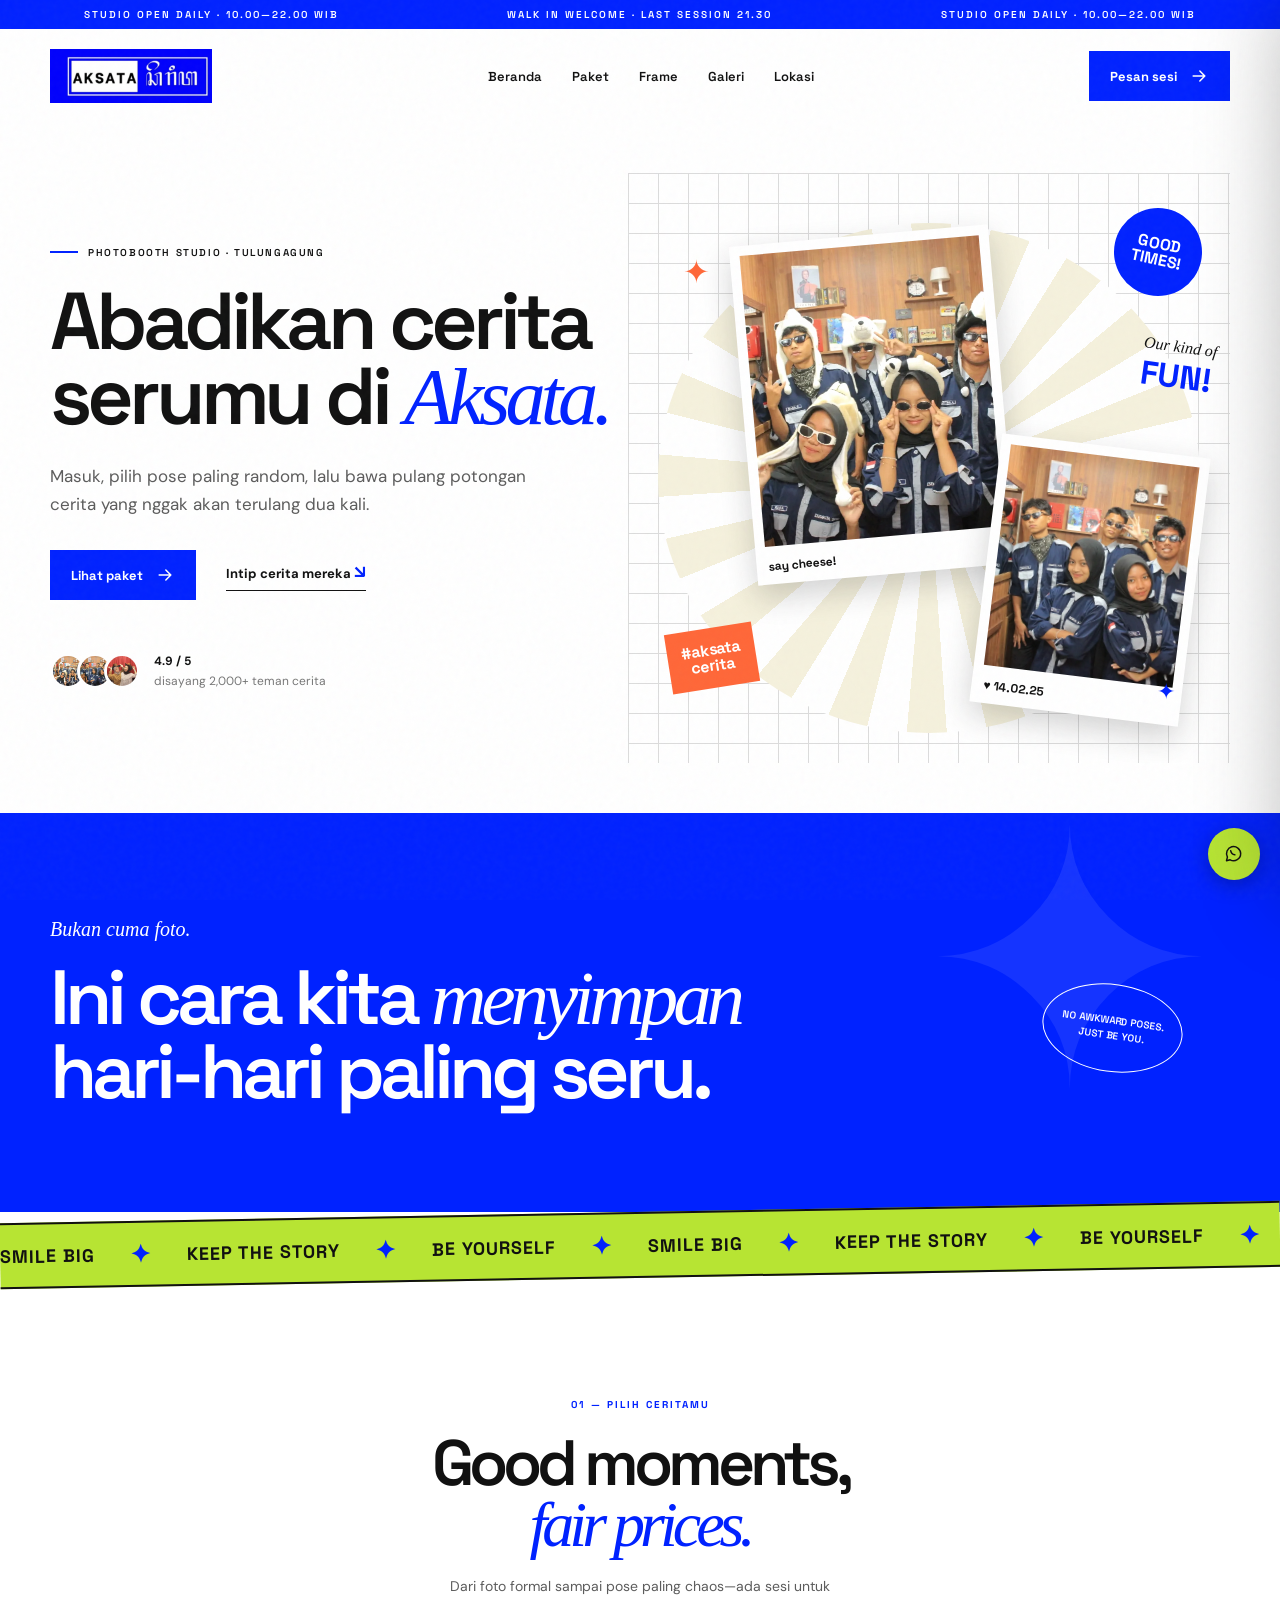
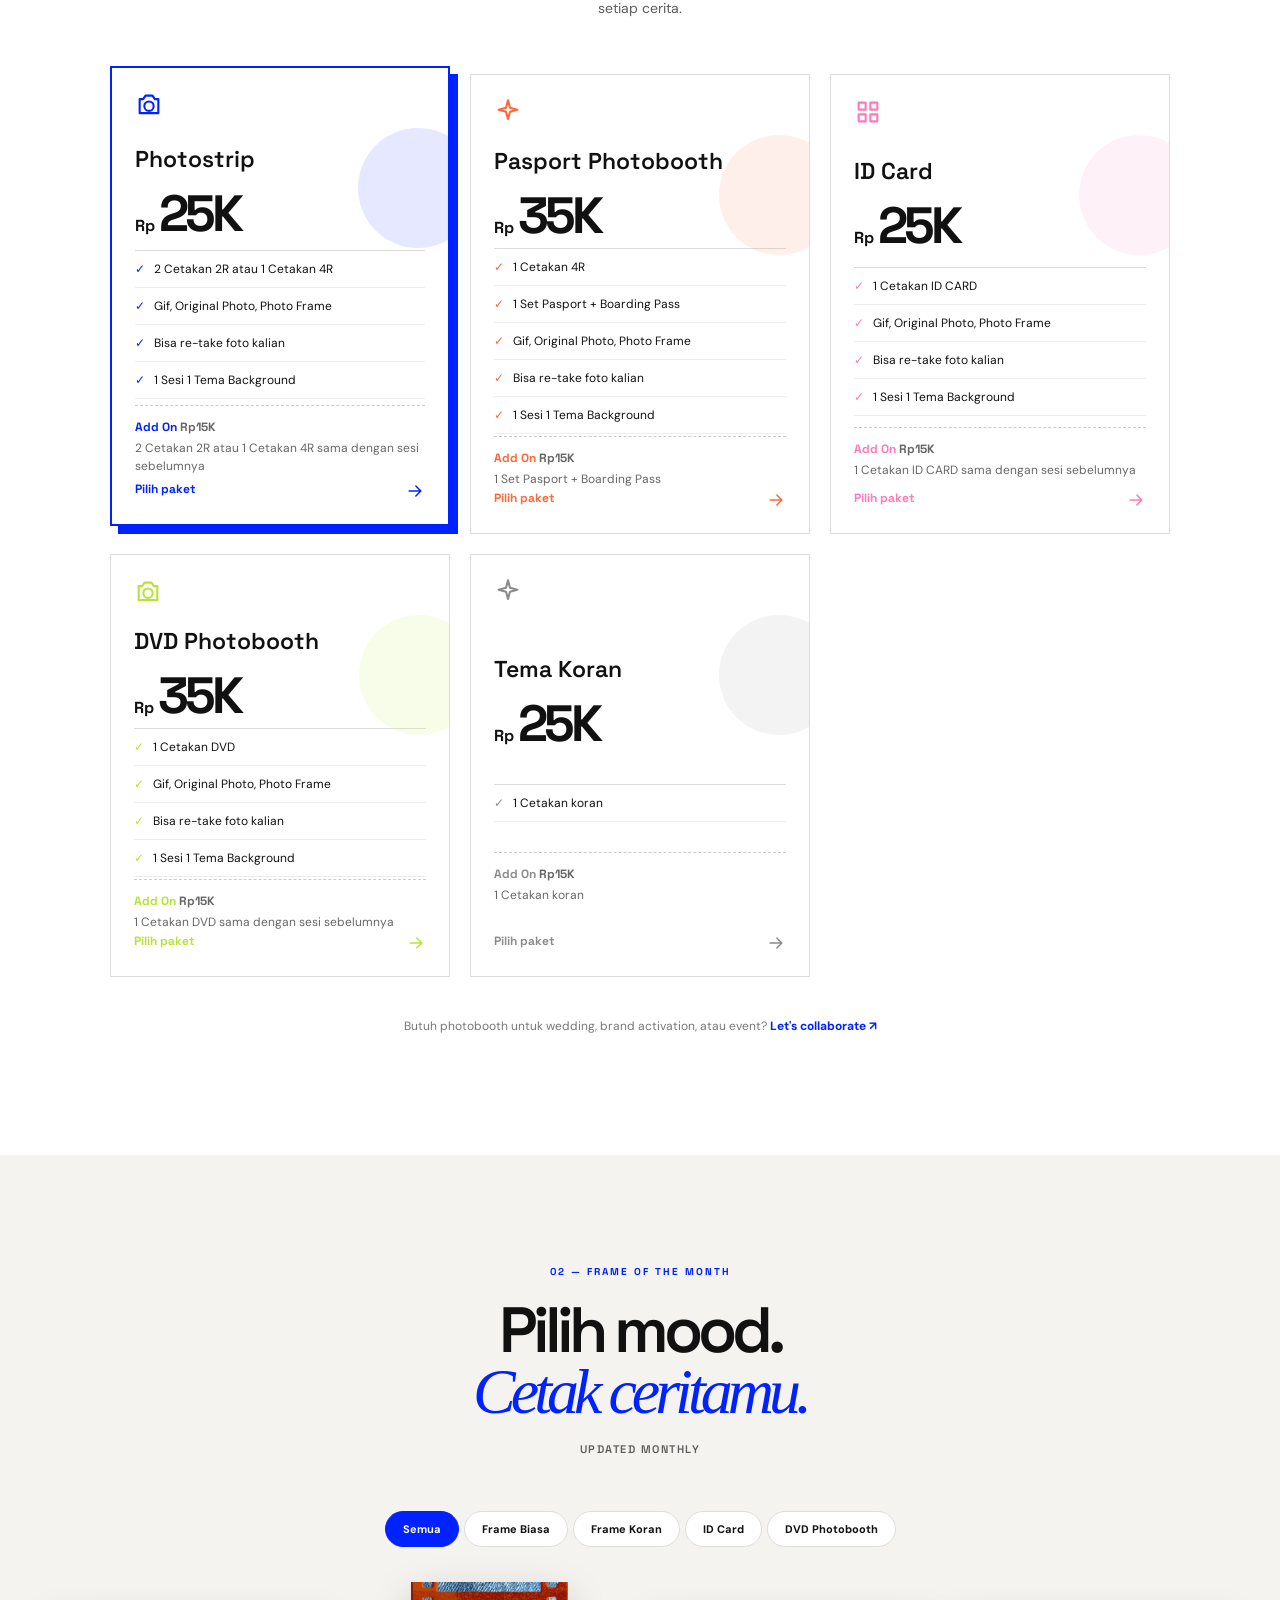
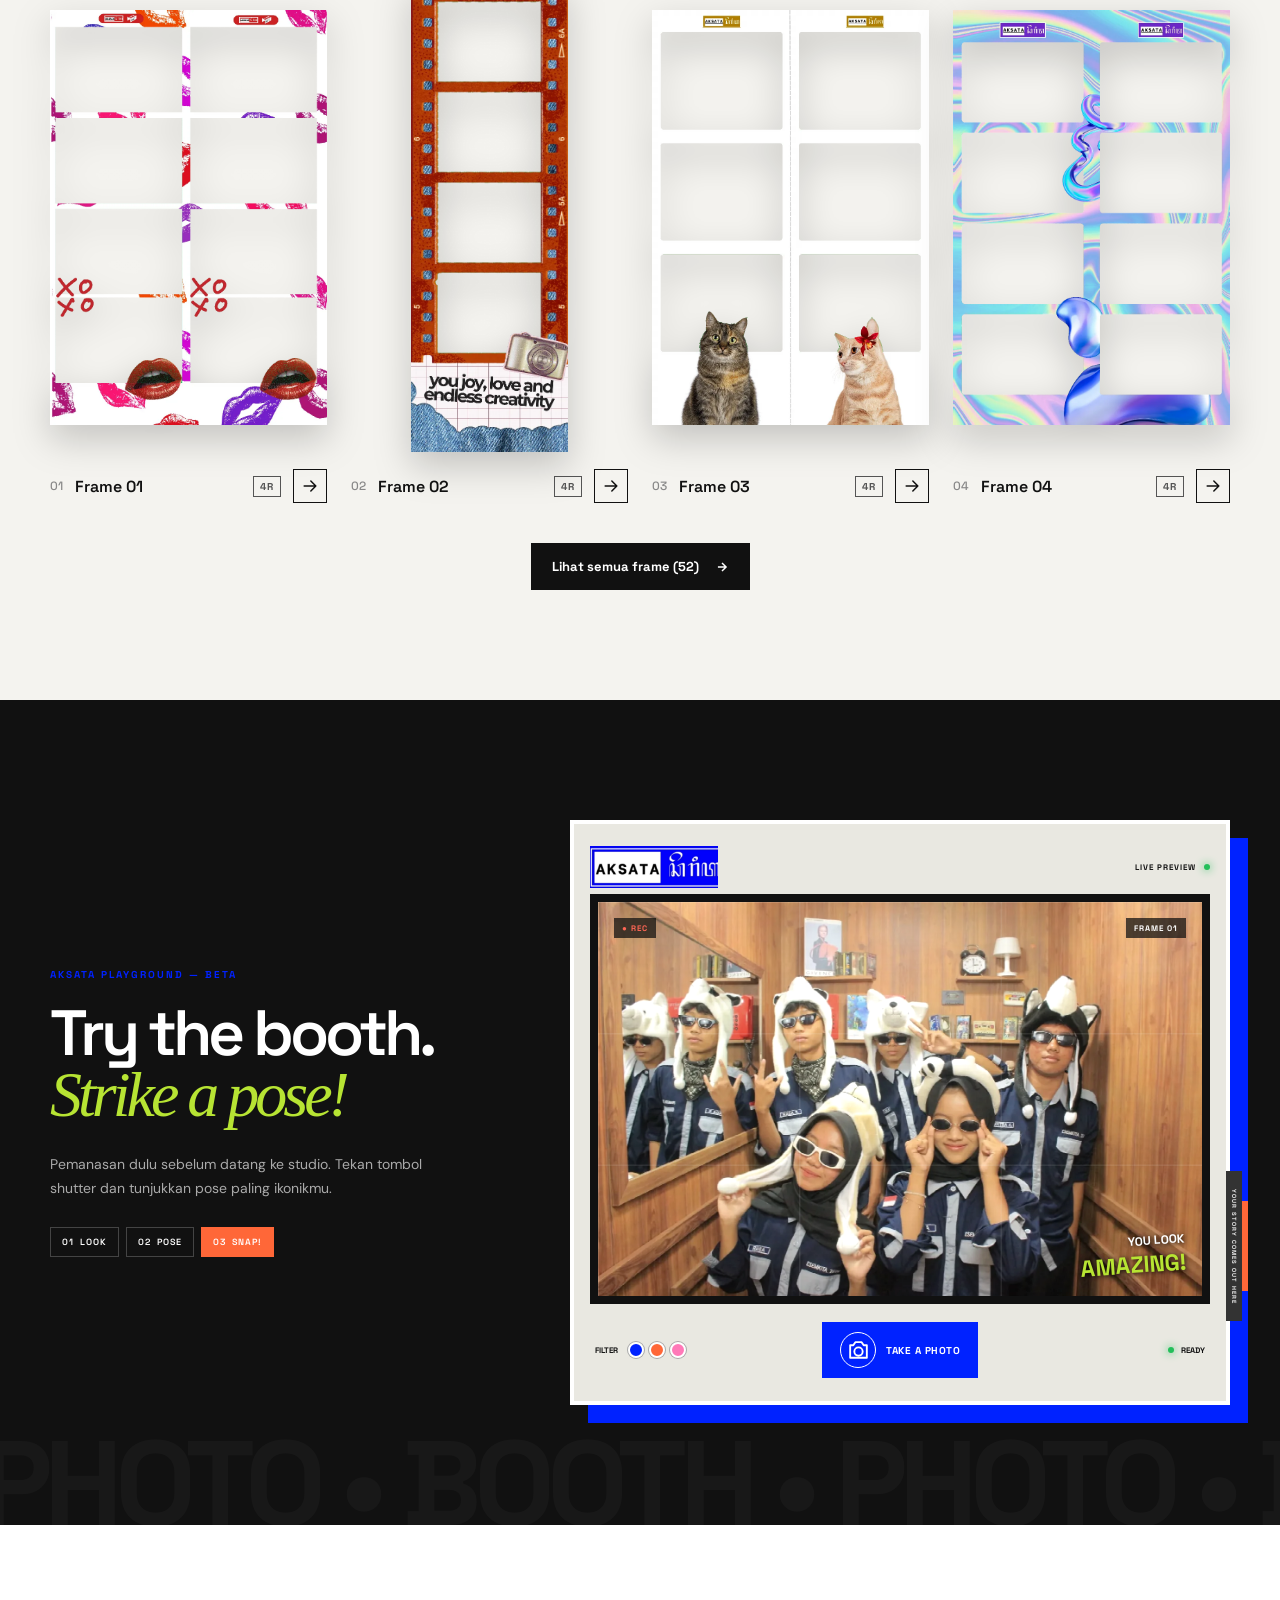
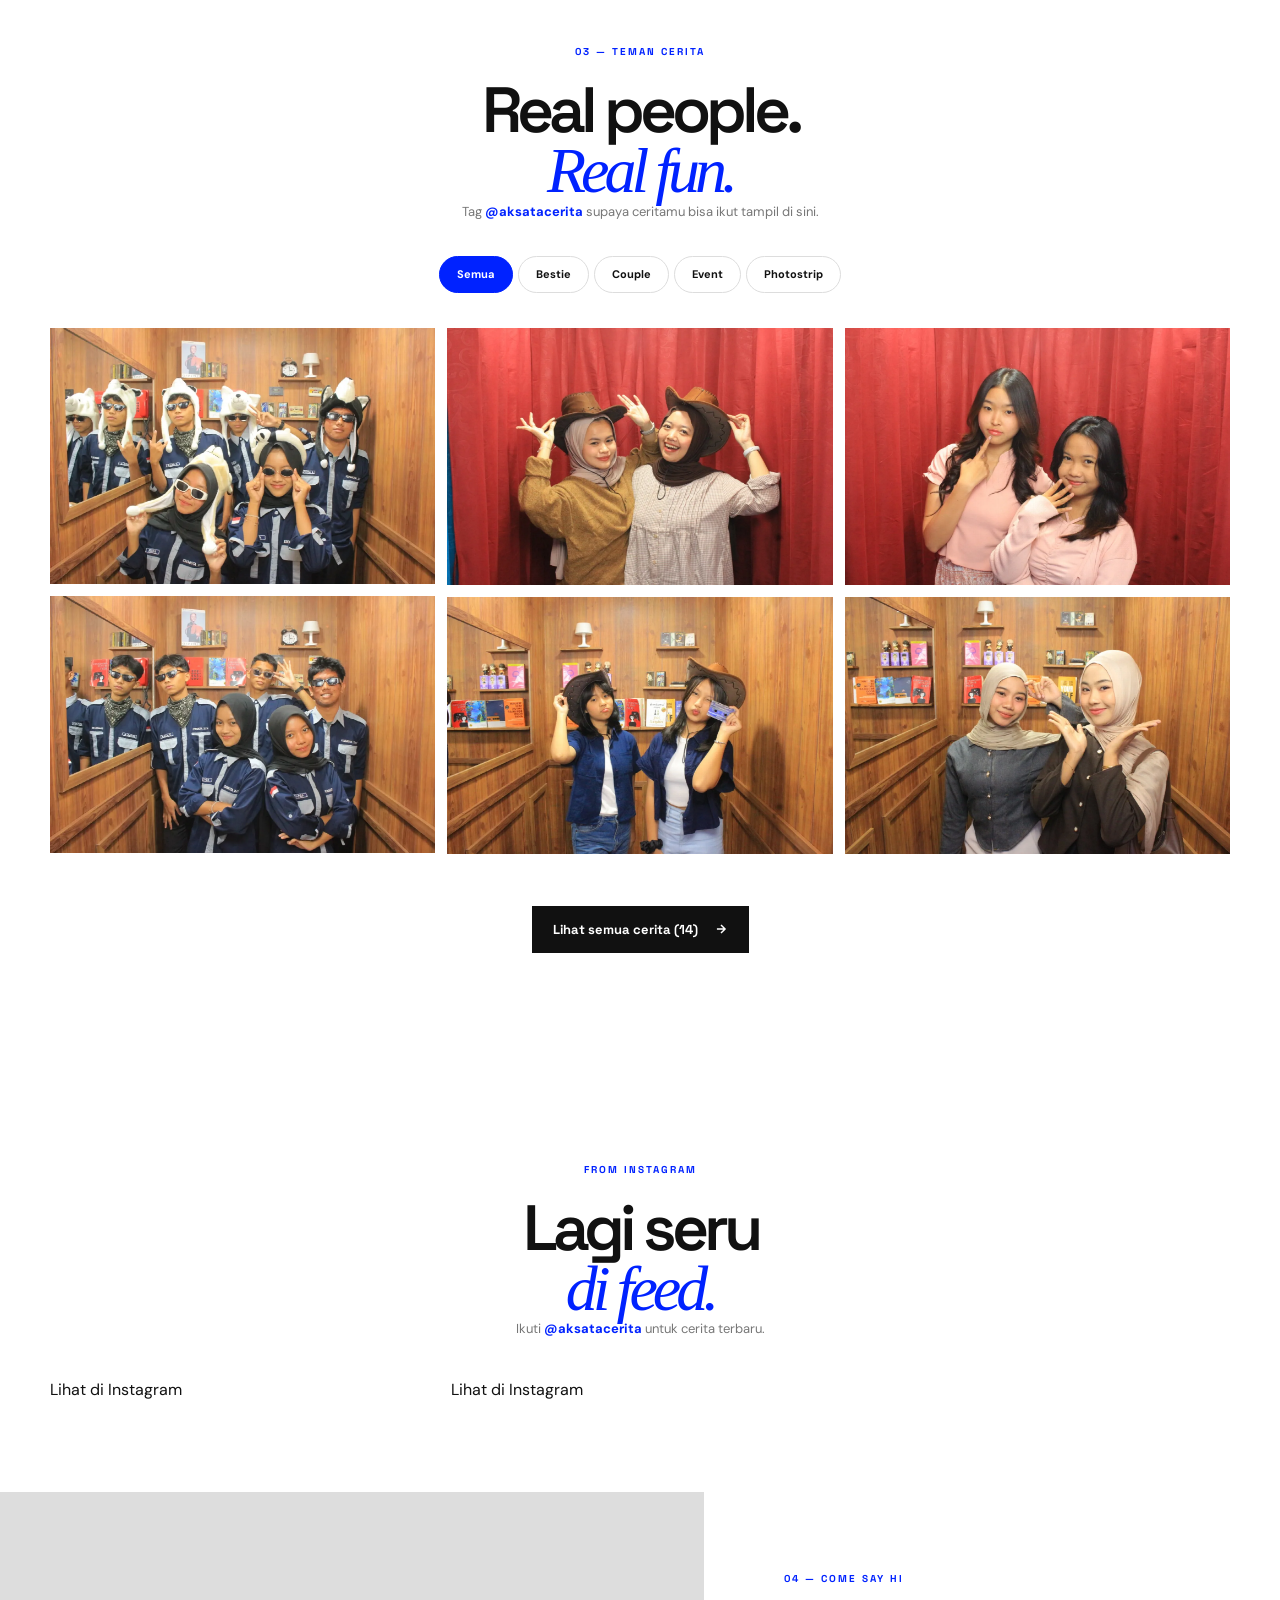
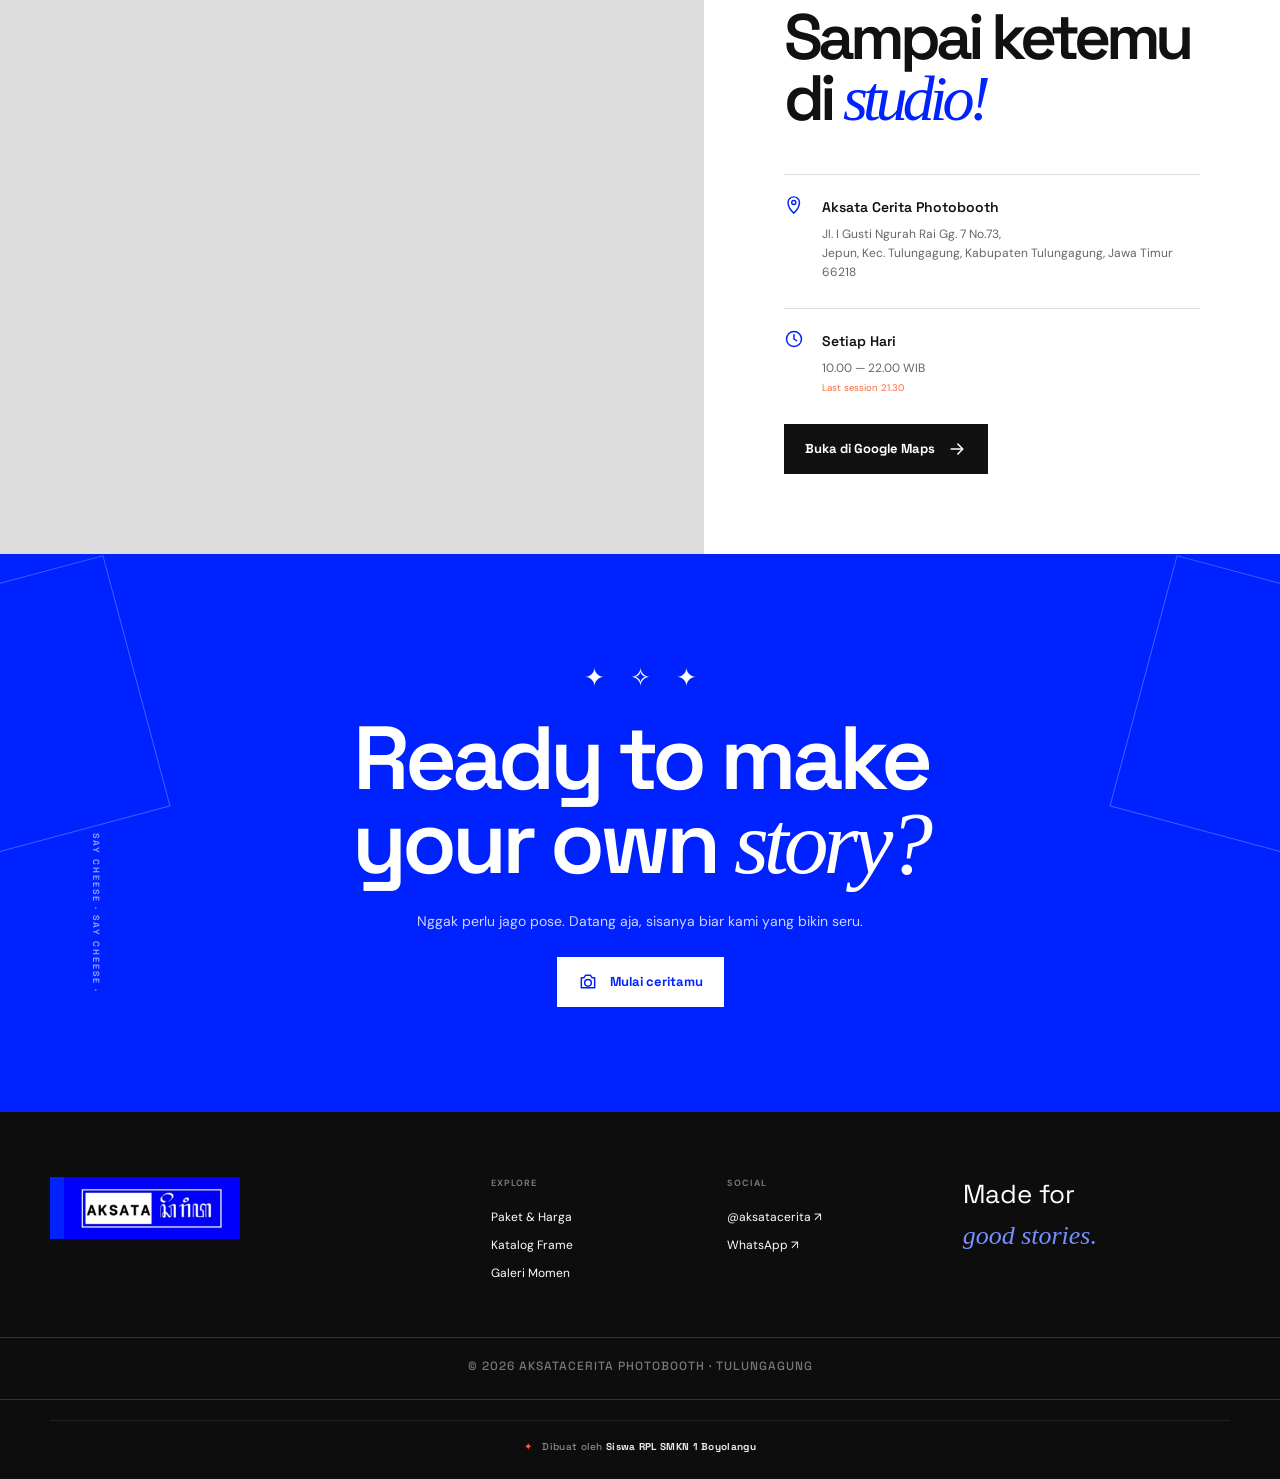
==== docs/index.html @ bfc9560e "Aksata Cerita: landing statis + admin Apps Script" ====
<!doctype html>
<html lang="id">
<head>
    <meta charset="utf-8">
    <meta name="viewport" content="width=device-width, initial-scale=1">
    <title>Aksata Cerita — Photobooth Studio Tulungagung</title>
    <meta name="description" content="Aksata Cerita, photobooth studio di Tulungagung. Pilih paket, pilih frame, abadikan ceritamu.">
    <meta name="author" content="Siswa RPL SMKN 1 Boyolangu">
    <meta property="og:type" content="website">
    <meta property="og:image" content="assets/aksata-logo.png">
    <link rel="icon" type="image/svg+xml" href="favicon.svg">
    <link rel="stylesheet" href="css/reset.css">
    <link rel="stylesheet" href="css/site.css">
</head>
<body>
<main id="app"><p style="padding:40px;text-align:center;font-family:sans-serif">Memuat…</p></main>
<noscript><p style="padding:40px;text-align:center;font-family:sans-serif">Aktifkan JavaScript untuk melihat Aksata Cerita.</p></noscript>
<script src="js/config.js"></script>
<script src="js/render.js"></script>
<script src="js/interactions.js"></script>
<script src="js/main.js"></script>
</body>
</html>
---- docs/css/site.css ----
@import url("https://fonts.googleapis.com/css2?family=DM+Sans:wght@400;500;600;700&family=Space+Grotesk:wght@400;500;600;700&display=swap");

:root { --blue:#0022ff; --ink:#111; --muted:#5c5c5c; --paper:#fff; --soft:#f6f6f3; --orange:#ff6738; --pink:#ff79b8; --green:#b7e433; }
* { box-sizing:border-box; }
html { scroll-behavior:smooth; }
body { margin:0; color:var(--ink); background:var(--paper); font-family:"DM Sans",sans-serif; }
body:after { content:"";position:fixed;inset:0;pointer-events:none;z-index:90;opacity:.035;background-image:url("data:image/svg+xml,%3Csvg viewBox='0 0 180 180' xmlns='http://www.w3.org/2000/svg'%3E%3Cfilter id='n'%3E%3CfeTurbulence type='fractalNoise' baseFrequency='.9' numOctaves='3' stitchTiles='stitch'/%3E%3C/filter%3E%3Crect width='100%25' height='100%25' filter='url(%23n)' opacity='.9'/%3E%3C/svg%3E"); }
.scroll-progress { position:fixed;left:0;top:0;height:3px;background:var(--orange);z-index:100;transition:width .1s linear; }
button,a { font:inherit; }
a { color:inherit; text-decoration:none; }
button { cursor:pointer; }
.shell { width:min(1180px,calc(100% - 40px)); margin-inline:auto; }
.ticker { height:29px; background:var(--blue); color:white; display:flex; justify-content:space-around; align-items:center; overflow:hidden; font:600 10px/1 "Space Grotesk"; letter-spacing:2px; white-space:nowrap; }
.nav { height:94px; display:flex; align-items:center; justify-content:space-between; position:relative; z-index:20; }
.brand { color:var(--blue); display:flex; align-items:center; gap:9px; font:700 19px/15px "Space Grotesk"; letter-spacing:-1px; }
.brand-mark { width:31px;height:31px;border:2px solid currentColor;border-radius:50%;display:grid;place-items:center; }
.brand-light { color:white; }
.official-brand { display:block;width:162px;height:54px;overflow:hidden;background:var(--blue);flex:none; }
.brand-crop { display:block;width:100%;height:100%;overflow:hidden;position:relative; }
.brand-crop img { position:absolute;width:176px;height:176px;max-width:none;left:calc(50% + 7px);top:50%;transform:translate(-50%,-50%);object-fit:cover; }
.nav-links { display:flex;gap:30px;font:600 13px "Space Grotesk"; }
.nav-links a { transition:.2s; }
.nav-links a:hover { color:var(--blue); transform:translateY(-2px); }
.admin-link { color:#777; }
.btn { border:0; display:inline-flex;align-items:center;justify-content:center;gap:12px;padding:15px 21px;font:700 13px "Space Grotesk"; transition:.25s; }
.btn:hover { transform:translate(-2px,-2px); box-shadow:5px 5px 0 var(--ink); }
.btn-primary { background:var(--blue);color:white; }
.btn-dark { background:var(--ink);color:white; }
.btn-light { background:white;color:var(--blue); }
.menu-btn { display:none;background:none;border:0; }
.hero { min-height:690px;display:grid;grid-template-columns:49% 51%;align-items:center;position:relative; }
.eyebrow { display:flex;align-items:center;gap:10px;font:600 10px "Space Grotesk";letter-spacing:1.6px;margin-bottom:25px; }
.eyebrow span:first-child { width:28px;height:2px;background:var(--blue); }
.hero h1,.section-heading h2,.manifesto h2,.gallery-title h2,.visit h2,.cta-section h2 { font:600 clamp(48px,6.3vw,86px)/.94 "Space Grotesk";letter-spacing:-5px;margin:0; }
h1 em,h2 i { color:var(--blue);font-family:Georgia,serif;font-weight:400; }
.hero-copy>p { color:var(--muted);max-width:500px;font-size:17px;line-height:1.65;margin:27px 0 32px; }
.hero-actions { display:flex;align-items:center;gap:30px; }
.text-link { font-size:13px;font-weight:700;border-bottom:1px solid;padding-bottom:4px; }
.text-link span { color:var(--blue);font-size:18px; }
.hero-proof { display:flex;align-items:center;gap:14px;margin-top:52px;flex-wrap:wrap;min-width: 250px; }
.hero-proof div:last-child { display:flex;flex-direction:column;font-size:12px;min-width:0;flex:1; }
.hero-proof span { color:#777;margin-top:2px;word-break:break-word; }
.avatar-stack { display:flex; }
.avatar-stack img { width:36px;height:36px;object-fit:cover;border-radius:50%;border:3px solid white;margin-left:-9px; }
.avatar-stack img:first-child { margin-left:0; }
.hero-collage { height:590px;position:relative;overflow:hidden;background-image:linear-gradient(#dcdcdc 1px,transparent 1px),linear-gradient(90deg,#dcdcdc 1px,transparent 1px);background-size:30px 30px; }
.sunburst { position:absolute;inset:50px 30px 30px;background:repeating-conic-gradient(from 5deg,#fff 0 9deg,#f5f1dd 9deg 18deg);border-radius:50%; }
.photo-card { position:absolute;background:white;padding:10px 10px 38px;box-shadow:0 12px 30px #2223; }
.photo-card img { width:100%;height:100%;object-fit:cover;filter:saturate(.88) contrast(1.04); }
.photo-card span { position:absolute;bottom:10px;left:12px;font:700 12px "Space Grotesk"; }
.card-one { width:260px;height:340px;left:115px;top:62px;transform:rotate(-5deg);z-index:2;animation:floatOne 5s ease-in-out infinite; }
.card-two { width:210px;height:270px;right:35px;bottom:48px;transform:rotate(7deg);z-index:3;animation:floatTwo 6s ease-in-out infinite; }
.sticker { position:absolute;z-index:4;color:white;text-align:center;font:700 16px/1 "Space Grotesk";display:grid;place-items:center; }
.sticker-blue { width:88px;height:88px;border-radius:50%;background:var(--blue);right:28px;top:35px;transform:rotate(12deg); }
.sticker-orange { background:var(--orange);padding:14px;left:40px;bottom:75px;transform:rotate(-9deg); }
.scribble { position:absolute;right:15px;top:165px;font:italic 16px Georgia;transform:rotate(8deg);z-index:5; }
.scribble b { font:700 33px "Space Grotesk";color:var(--blue); }
.flash { position:absolute;color:var(--orange);z-index:6;font-size:32px;animation:twinkle 2.2s ease-in-out infinite; }.flash-one{left:55px;top:75px}.flash-two{right:55px;bottom:55px;color:var(--blue);font-size:22px;animation-delay:.7s}
@keyframes floatOne { 0%,100%{transform:rotate(-5deg) translateY(0)}50%{transform:rotate(-3deg) translateY(-12px)} }
@keyframes floatTwo { 0%,100%{transform:rotate(7deg) translateY(0)}50%{transform:rotate(5deg) translateY(10px)} }
@keyframes twinkle { 0%,100%{transform:scale(.65) rotate(0);opacity:.4}50%{transform:scale(1.2) rotate(45deg);opacity:1} }
.scroll-note { display:none!important; }
.scroll-note span { color:var(--blue);font-size:20px;margin-top:10px; }
.manifesto { background:var(--blue);color:white;padding:105px 0;position:relative;overflow:hidden; }
.manifesto:after { content:"✦";position:absolute;color:#ffffff15;font-size:350px;right:5%;top:-110px; }
.manifesto-inner { position:relative; }
.manifesto p { font:italic 20px Georgia;margin:0 0 20px; }
.manifesto h2 { font-size:clamp(42px,6vw,78px); }
.manifesto h2 span { font-family:Georgia,serif;font-style:italic;font-weight:400; }
.mini-note { position:absolute;right:4%;top:35%;border:1px solid white;border-radius:50%;padding:28px 18px;font:600 10px/1.5 "Space Grotesk";text-align:center;transform:rotate(8deg); }
.moving-type { overflow:hidden;background:var(--green);border-block:2px solid #111;padding:15px 0;transform:rotate(-1deg);width:100%; }
.moving-type>div { width:max-content;display:flex;align-items:center;gap:35px;animation:marquee 30s linear infinite;font:700 18px "Space Grotesk";letter-spacing:1px; }
.moving-type i { color:var(--blue);font-style:normal;font-size:25px; }
@keyframes marquee { to{transform:translateX(-50%)} }
.section { padding-block:120px; }
.section-heading { display:block;margin-bottom:55px; }
.section-heading h2,.gallery-title h2,.visit h2 { font-size:clamp(45px,5vw,68px); }
.section-heading>p { margin-top:20px;max-width:420px;color:var(--muted);line-height:1.6;font-size:14px; }
.kicker { color:var(--blue);font:700 10px "Space Grotesk";letter-spacing:2px;display:block;margin-bottom:22px; }
.package-grid { display:grid;grid-template-columns:repeat(auto-fit,minmax(300px,1fr));gap:20px;max-width:1060px;margin-inline:auto; }
.package-card { min-height:405px;border:1.5px solid #ddd;padding:23px;display:flex;flex-direction:column;justify-content:space-between;transition:.25s;position:relative;overflow:hidden; }
.package-card:after { content:"";position:absolute;width:120px;height:120px;border-radius:50%;background:var(--card,#ddd);opacity:.1;right:-30px;top:60px; }
.package-card.blue{--card:var(--blue)}.package-card.orange{--card:var(--orange)}.package-card.pink{--card:var(--pink)}
.package-card.active { border:2px solid var(--card);transform:translateY(-8px);box-shadow:8px 8px 0 var(--card); }
.package-top { display:flex;justify-content:space-between;align-items:center;color:var(--card); }
.package-top span { border:1px solid currentColor;padding:5px 10px;border-radius:20px;font-size:10px;font-weight:700;text-transform:uppercase; }
.package-card h3 { font:600 23px "Space Grotesk";margin:20px 0 7px; }
.package-card p { font-size:11px;color:#777;margin:0; }
.package-card strong { font:700 51px "Space Grotesk";letter-spacing:-4px; }
.package-card strong small { font-size:16px;letter-spacing:0;margin-right:4px; }
.package-card ul { padding:0;list-style:none;border-top:1px solid #ddd;margin:0; }
.package-card li { padding:9px 0;border-bottom:1px solid #eee;font-size:12px; }
.package-card li span { color:var(--card);margin-right:9px; }
.package-select { color:var(--card);font:700 12px "Space Grotesk";display:flex;justify-content:space-between;border:0;background:none;padding:0;width:100%; }
.package-footnote { text-align:center;font-size:12px;color:#777;margin-top:40px; }.package-footnote a{color:var(--blue);font-weight:700}
.frames-section { background:#f4f3ef;padding:110px 0;overflow:hidden; }
.section-heading.compact .limited-pill { display:inline-block;margin-top:20px; }
.limited-pill { border:1px solid #bbb;border-radius:30px;padding:10px 16px;font-size:11px; }.limited-pill span{color:var(--orange)}
.frames-scroll { display:grid;grid-template-columns:repeat(4,1fr);gap:24px; }
.frame-strip { padding:15px;min-height:470px;display:flex;flex-direction:column;gap:10px;transition:.25s; }
.frame-wrap:hover .frame-strip { transform:rotate(-2deg) translateY(-8px);box-shadow:10px 12px 0 #111; }
.frame-blue{background:var(--blue);color:white}.frame-orange{background:var(--orange);color:white}.frame-green{background:var(--green)}.frame-pink{background:var(--pink)}
.frame-head,.frame-bottom { display:flex;justify-content:space-between;align-items:center;font:700 10px/1 "Space Grotesk"; }
.frame-head span { border:1px solid;padding:4px; }
.frame-strip img { width:100%;height:180px;object-fit:cover;filter:saturate(.8); }
.frame-bottom { margin-top:auto; }
.frame-meta { display:flex;align-items:center;margin-top:17px;gap:12px; }
.frame-meta>span { color:#888;font:500 12px "Space Grotesk"; }.frame-meta h3{font:600 16px "Space Grotesk";margin:0;flex:1}.frame-meta button{width:34px;height:34px;border:1px solid;background:transparent;display:grid;place-items:center}
.booth-lab { background:#111;color:white;padding:120px 0;overflow:hidden;position:relative; }
.booth-lab:before { content:"PHOTO • BOOTH • PHOTO • BOOTH";position:absolute;left:-20px;bottom:-35px;color:#ffffff08;font:700 120px "Space Grotesk";white-space:nowrap;letter-spacing:-8px; }
.booth-grid { display:grid;grid-template-columns:.8fr 1.2fr;gap:80px;align-items:center;position:relative;z-index:2; }
.booth-copy h2 { font:600 clamp(48px,5vw,72px)/.95 "Space Grotesk";letter-spacing:-4px;margin:0; }.booth-copy h2 i{color:var(--green)}
.booth-copy>p { color:#aaa;max-width:390px;line-height:1.7;font-size:14px;margin:27px 0; }
.booth-tips { display:flex;gap:7px;flex-wrap:wrap; }.booth-tips span{border:1px solid #444;padding:8px 11px;font:600 9px "Space Grotesk";letter-spacing:1px}.booth-tips span:last-child{background:var(--orange);border-color:var(--orange)}
.booth-machine { background:#e9e8e1;border:4px solid white;padding:16px;color:#111;box-shadow:18px 18px 0 var(--blue);position:relative; }
.machine-top { height:54px;display:flex;align-items:center;justify-content:space-between; }.machine-top .official-brand{width:128px;height:42px}.machine-top>span{font:700 8px "Space Grotesk";letter-spacing:1px}.machine-top>span i,.machine-status i{width:6px;height:6px;background:#23bf5a;border-radius:50%;display:inline-block;margin-left:5px;box-shadow:0 0 8px #23bf5a}
.booth-screen { height:410px;background:#222;position:relative;overflow:hidden;border:8px solid #111; }.booth-screen>img{width:100%;height:100%;object-fit:cover;filter:saturate(.82) contrast(1.05);transition:.25s}
.screen-grid { position:absolute;inset:0;background-image:linear-gradient(#fff2 1px,transparent 1px),linear-gradient(90deg,#fff2 1px,transparent 1px);background-size:33.333% 33.333%;pointer-events:none }
.rec-badge,.frame-counter { position:absolute;top:16px;background:#111b;color:white;padding:5px 8px;font:700 8px "Space Grotesk";letter-spacing:1px }.rec-badge{left:16px;color:#ff6655}.frame-counter{right:16px}
.screen-caption { position:absolute;right:16px;bottom:16px;color:white;font:700 12px "Space Grotesk";text-align:right;transform:rotate(-4deg);text-shadow:1px 1px 5px #000 }.screen-caption b{font-size:23px;color:var(--green)}
.countdown { position:absolute;inset:0;display:grid;place-items:center;color:white;font:700 140px "Space Grotesk";text-shadow:8px 8px 0 var(--blue);animation:countPop .6s ease-out }
@keyframes countPop { from{transform:scale(1.7);opacity:0}to{transform:scale(1);opacity:1} }
.booth-machine.is-flashing .booth-screen:after { content:"";position:absolute;inset:0;background:white;animation:cameraFlash .45s ease-out }
@keyframes cameraFlash { from{opacity:1}to{opacity:0} }
.machine-controls { display:grid;grid-template-columns:1fr auto 1fr;align-items:center;padding:18px 5px 7px;gap:10px }.machine-controls>div:first-child{display:flex;align-items:center;gap:5px}.machine-controls>div:first-child>span{font:700 8px "Space Grotesk";margin-right:5px}
.color-dot{width:16px;height:16px;border:2px solid white;border-radius:50%;box-shadow:0 0 0 1px #aaa}.color-dot.blue{background:var(--blue)}.color-dot.orange{background:var(--orange)}.color-dot.pink{background:var(--pink)}
.shutter { border:0;background:var(--blue);color:white;padding:10px 18px;display:flex;align-items:center;gap:10px;font:700 10px "Space Grotesk";text-transform:uppercase;letter-spacing:.5px;transition:.2s}.shutter:hover:not(:disabled){transform:translateY(-3px);box-shadow:0 5px 0 #111}.shutter:disabled{background:#777}.shutter>span{width:36px;height:36px;border-radius:50%;border:1px solid white;display:grid;place-items:center}
.machine-status{text-align:right;font:700 8px "Space Grotesk"}.machine-status i{margin:0 5px 0 0}.print-slot { position:absolute;right:-16px;bottom:80px;width:16px;height:150px;background:#333;color:white;writing-mode:vertical-rl;font:600 6px "Space Grotesk";letter-spacing:1px;display:flex;align-items:center;justify-content:center}.print-slot i{position:absolute;right:-6px;width:6px;height:90px;background:var(--orange)}
.gallery-title { text-align:center; }.gallery-title p{color:#777;font-size:13px}.gallery-title p b{color:var(--blue)}
.filters { display:flex;justify-content:center;gap:5px;margin:35px 0;flex-wrap:wrap; }
.filters button { border:1px solid #ddd;background:white;border-radius:50px;padding:9px 17px;font-size:11px;font-weight:700; }
.filters button.active { color:white;background:var(--blue);border-color:var(--blue); }
.masonry { display:grid;grid-template-columns:repeat(3,1fr);grid-auto-rows:300px;gap:12px; }
.masonry figure { margin:0;position:relative;overflow:hidden;background:#ddd; }.masonry figure.tall{grid-row:span 2}
.masonry img { width:100%;height:100%;object-fit:cover;transition:.5s; }.masonry figure:hover img{transform:scale(1.05)}
.masonry figcaption { position:absolute;inset:auto 0 0;padding:50px 18px 18px;background:linear-gradient(transparent,#000b);color:white;display:flex;flex-direction:column;opacity:0;transition:.3s; }.masonry figure:hover figcaption{opacity:1}
.masonry figcaption span{font-size:10px;text-transform:uppercase}.masonry figcaption b{font:600 17px "Space Grotesk"}
.visit { display:grid;grid-template-columns:1.1fr .9fr;min-height:650px; }
.visit-map { position:relative;background:#ddd; }.visit-map iframe{width:100%;height:100%;border:0;filter:grayscale(1) contrast(1.15)}
.map-stamp { position:absolute;top:35px;left:35px;background:var(--blue);color:white;padding:14px;transform:rotate(-3deg); }.map-stamp .official-brand{width:145px;height:48px}.map-stamp>span{display:block;font:700 8px "Space Grotesk";letter-spacing:1px;margin-top:10px;text-align:center}
.visit-copy { padding:80px;display:flex;flex-direction:column;justify-content:center;align-items:flex-start; }
.info-row { display:flex;gap:18px;border-top:1px solid #ddd;padding:20px 0;width:100%; }.info-row:first-of-type{margin-top:45px}.info-row svg{color:var(--blue)}
.info-row b{font:600 14px "Space Grotesk"}.info-row p{color:#666;font-size:12px;line-height:1.6;margin:6px 0}.info-row small{color:var(--orange)}
.cta-section { background:var(--blue);color:white;text-align:center;padding:105px 20px;position:relative;overflow:hidden; }.cta-section:before,.cta-section:after{content:"";position:absolute;width:180px;height:260px;border:1px solid #ffffff44;transform:rotate(-15deg);left:-40px;top:20px}.cta-section:after{left:auto;right:-40px;transform:rotate(15deg)}.cta-section h2{font-size:clamp(50px,7vw,90px);position:relative;z-index:2}.cta-section h2 i{color:white}.cta-section p{opacity:.8;font-size:14px;margin:25px auto;}.cta-stars{font-size:25px;margin-bottom:20px}.cta-orbit{position:absolute;left:7%;top:50%;font:700 9px "Space Grotesk";letter-spacing:2px;writing-mode:vertical-rl;opacity:.55}
footer { background:#0d0d0d;color:white;padding:65px 0 25px; }.footer-top{display:grid;grid-template-columns:2fr 1fr 1fr 1.3fr;gap:30px}.footer-top>div{display:flex;flex-direction:column;gap:10px;font-size:12px}.footer-top>div b{color:#777;text-transform:uppercase;font-size:9px;letter-spacing:1px;margin-bottom:8px}.footer-note{font:400 26px "Space Grotesk"!important}.footer-note i{font-family:Georgia;color:#7590ff}.footer-bottom{border-top:1px solid #333;border-bottom:1px solid #333;margin-top:55px;padding-top:20px;padding-bottom:20px;display:flex;justify-content:center;align-items:center;gap:10px;font:500 12px "Space Grotesk";letter-spacing:1px;color:#777;text-align:center;flex-wrap:wrap;flex-direction:row;width:100vw;margin-left:calc(50% - 50vw);margin-right:calc(50% - 50vw);padding-left:20px;padding-right:20px}
.footer-bottom span{margin-bottom:5px}
.footer-top .official-brand { width:190px;height:62px; }
.floating-wa { position:fixed;right:20px;bottom:20px;width:52px;height:52px;background:var(--green);color:#111;border-radius:50%;display:grid;place-items:center;z-index:30;box-shadow:0 5px 20px #0004;transition:.2s }.floating-wa:hover{transform:scale(1.1) rotate(-8deg)}
.booking-backdrop { position:fixed;inset:0;background:#060716aa;backdrop-filter:blur(6px);z-index:70;opacity:0;visibility:hidden;transition:.35s; }.booking-backdrop.show{opacity:1;visibility:visible}
.booking-drawer { position:fixed;right:0;top:0;bottom:0;width:min(470px,100%);background:#fafaf7;z-index:80;padding:32px;overflow-y:auto;transform:translateX(105%);transition:.45s cubic-bezier(.7,0,.2,1);box-shadow:-20px 0 80px #0004; }.booking-drawer.show{transform:translateX(0)}
.booking-head { display:flex;justify-content:space-between;align-items:flex-start;border-bottom:1px solid #ddd;padding-bottom:25px }.booking-head span{font:700 9px "Space Grotesk";letter-spacing:2px;color:var(--blue)}.booking-head h2{font:600 39px "Space Grotesk";letter-spacing:-2px;margin:5px 0}.booking-head button{border:1px solid #ccc;background:white;width:38px;height:38px;display:grid;place-items:center;transition:.2s}.booking-head button:hover{background:#111;color:white;transform:rotate(90deg)}
.booking-step { display:flex;gap:15px;align-items:flex-start;margin:28px 0 15px }.booking-step>span{width:28px;height:28px;background:var(--blue);color:white;display:grid;place-items:center;font:700 9px "Space Grotesk"}.booking-step div{display:flex;flex-direction:column}.booking-step b{font:600 13px "Space Grotesk"}.booking-step p{font-size:10px;color:#888;margin:4px 0}
.session-options { display:flex;flex-direction:column;gap:8px }.session-options>button{display:grid;grid-template-columns:40px 1fr auto;align-items:center;gap:12px;background:white;border:1px solid #ddd;padding:12px;text-align:left;transition:.2s}.session-options>button:hover,.session-options>button.active{border-color:var(--blue);box-shadow:3px 3px 0 var(--blue);transform:translate(-2px,-2px)}.session-options>button>span{width:38px;height:38px;background:#eef0ff;color:var(--blue);display:grid;place-items:center}.session-options>button div{display:flex;flex-direction:column;gap:3px}.session-options b{font-size:12px}.session-options small{font-size:9px;color:#888}.session-options i{color:var(--blue);font-style:normal;font-weight:700}
.date-chips { display:grid;grid-template-columns:repeat(3,1fr);gap:7px }.date-chips button{border:1px solid #ddd;background:white;padding:12px 5px;display:flex;flex-direction:column;gap:4px;font-size:10px;font-weight:700}.date-chips button small{color:#999;font-size:8px}.date-chips button.active{background:#111;color:white;border-color:#111}.booking-submit{width:100%;margin-top:28px}.booking-note{text-align:center;color:#999;font-size:8px;letter-spacing:.3px}


@media (max-width:800px) {
  .shell{width:min(100% - 28px,600px)}.ticker span:nth-child(n+2){display:none}.nav{height:75px}.nav-cta{display:none}.menu-btn{display:block}.nav-links{display:none;position:absolute;top:70px;left:-14px;right:-14px;background:white;padding:25px;flex-direction:column;box-shadow:0 10px 20px #0002}.nav-links.open{display:flex}
  .hero{grid-template-columns:1fr;padding-top:40px}.hero h1{font-size:clamp(42px,10vw,52px);letter-spacing:-3px}.hero-collage{margin-top:40px;height:490px}.card-one{left:55px;width:220px;height:290px}.card-two{width:160px;height:220px}.hero-proof{margin-top:35px}.scroll-note{display:none}
  .manifesto{padding:75px 0}.mini-note{display:none}.section{padding-block:80px}.section-heading{display:block}.section-heading>p{margin-top:20px}.package-grid{grid-template-columns:1fr;gap:25px}.package-card{min-height:380px}.frames-scroll{display:flex;overflow-x:auto;padding-bottom:20px}.frame-wrap{min-width:260px}.booth-lab{padding:80px 0}.booth-grid{grid-template-columns:1fr;gap:45px}.booth-machine{box-shadow:9px 9px 0 var(--blue);padding:10px}.booth-screen{height:340px}.machine-controls{grid-template-columns:1fr}.machine-controls>div:first-child,.machine-status{display:none}.shutter{justify-content:center}.masonry{grid-template-columns:1fr 1fr;grid-auto-rows:220px}.masonry figure.tall{grid-row:auto}.visit{grid-template-columns:1fr}.visit-map{height:400px}.visit-copy{padding:60px 25px}.footer-top{grid-template-columns:1fr 1fr}.footer-top>.brand{grid-column:span 2}.footer-note{display:none!important}.footer-bottom{flex-direction:column}
  .booking-drawer{padding:24px}.cta-orbit{display:none}.moving-type>div{font-size:16px;gap:25px}
}

@media (prefers-reduced-motion:reduce) {
  *,*::before,*::after { scroll-behavior:auto!important;animation-duration:.01ms!important;animation-iteration-count:1!important;transition-duration:.01ms!important; }
}

.instagram-section{padding-block:90px}
.ig-grid{display:grid;grid-template-columns:repeat(auto-fill,minmax(300px,1fr));gap:24px;margin-top:40px;align-items:start}
.ig-item{min-width:0}.ig-item .instagram-media{margin:0!important;max-width:100%!important;min-width:0!important;width:100%!important}
.package-desc{font-size:12px;color:var(--muted);margin:0 0 10px;line-height:1.5}
.package-unit{font-size:13px;font-weight:500;opacity:.7}
.package-old{display:block;font-size:13px;opacity:.55;margin-top:4px}
.package-duration{display:flex;align-items:center;gap:6px;font-size:12px;margin:14px 0 4px;opacity:.8}
.booking-date{width:100%;border:1px solid #ddd;padding:12px;font:inherit;margin-bottom:16px}
.booking-date[hidden]{display:none}
[hidden]{display:none!important}
.credit{margin:0;font:500 10px "Space Grotesk";letter-spacing:.3px;line-height:1.5}.credit b{font-weight:700}.credit-mark{color:var(--orange);margin-right:4px}
.credit-footer{display:flex;justify-content:center;align-items:center;gap:6px;text-align:center;color:#8a8a8a;border-top:1px solid #222;margin-top:20px;padding-top:18px}.credit-footer b{color:#e8e8e8}
.frame-photo{position:relative;display:grid;place-items:center;min-height:470px;transition:.25s}
.frame-photo img{width:100%;max-height:470px;object-fit:contain;filter:drop-shadow(0 14px 18px #0003)}
.frame-wrap:hover .frame-photo{transform:rotate(-2deg) translateY(-8px)}
.frame-tag{position:absolute;top:6px;left:6px;background:#111;color:#fff;font:700 9px "Space Grotesk";letter-spacing:1px;padding:5px 8px}
.package-addon{border-top:1px dashed #ccc;padding:12px 0 2px;margin-top:2px;font-size:12px;display:flex;flex-direction:column;gap:3px}
.package-addon b{font:700 12px "Space Grotesk";color:var(--card)}.package-addon span{color:#666;line-height:1.5}
.frame-size{font:700 10px "Space Grotesk";letter-spacing:1px;border:1px solid currentColor;padding:3px 6px;font-style:normal;color:#555}
.frame-filters{margin:0 0 35px}
.frames-more,.gallery-more{text-align:center;margin-top:40px}
.frame-wrap[hidden]{display:none!important}

.package-card,.frame-wrap{cursor:pointer}
.frames-hint{display:none}
@media (max-width:800px){
  .frames-scroll .frame-wrap[hidden]{display:block!important}
  .frames-more{display:none!important}
  .frames-hint{display:block;margin:0 0 12px;font:600 11px "Space Grotesk";letter-spacing:1px;color:var(--muted);text-align:right}
}

/* Galeri: ukuran mengikuti foto asli (tanpa crop), desktop & mobile */
.masonry{display:block;column-count:3;column-gap:12px}
.masonry figure,.masonry figure.tall{grid-row:auto;display:block;break-inside:avoid;margin:0 0 12px}
.masonry img{height:auto;display:block}
@media (max-width:800px){.masonry{column-count:2}}

/* Header bagian 01 & 02 rata tengah */
.section-heading{text-align:center}
.section-heading>p{margin-inline:auto}
.section-heading.compact .limited-pill{display:inline-block}
.section-heading.compact .limited-note{margin:20px auto 0;font:600 11px "Space Grotesk";letter-spacing:1.5px;text-transform:uppercase;color:var(--muted)}
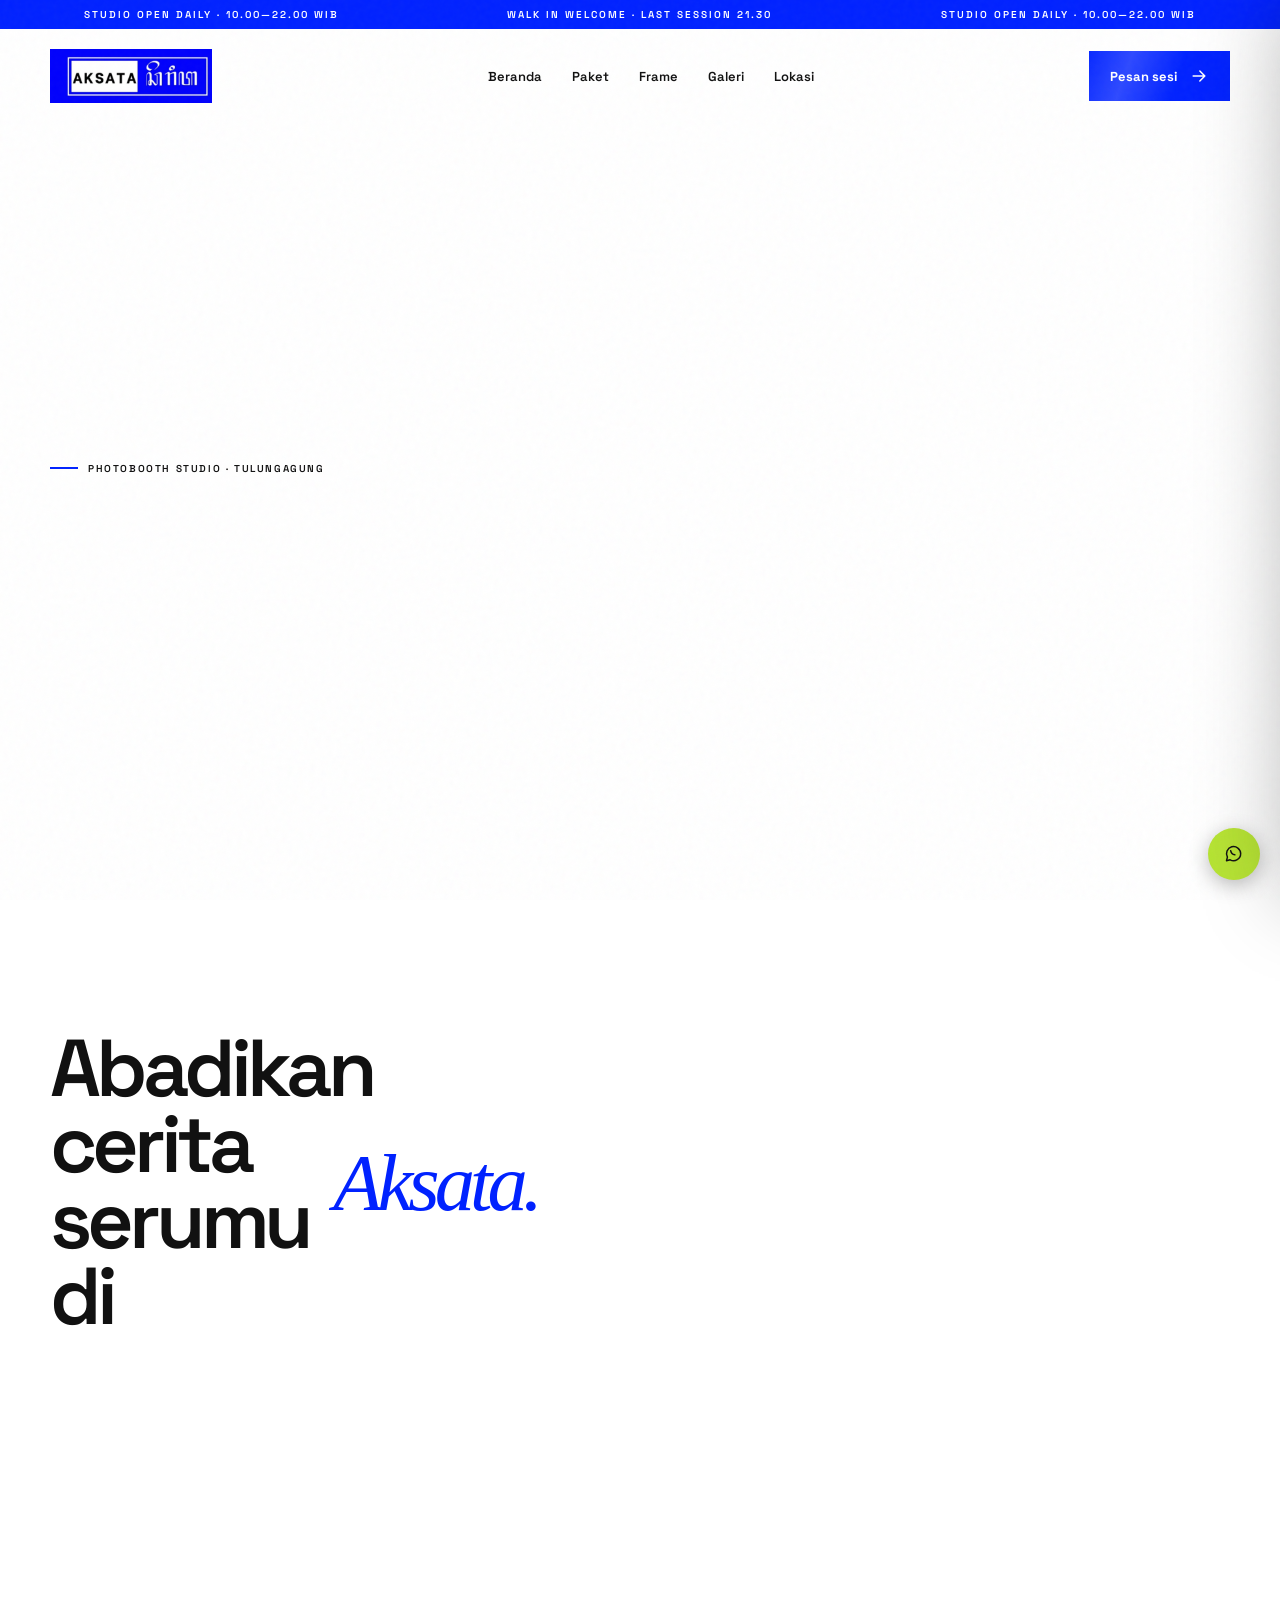
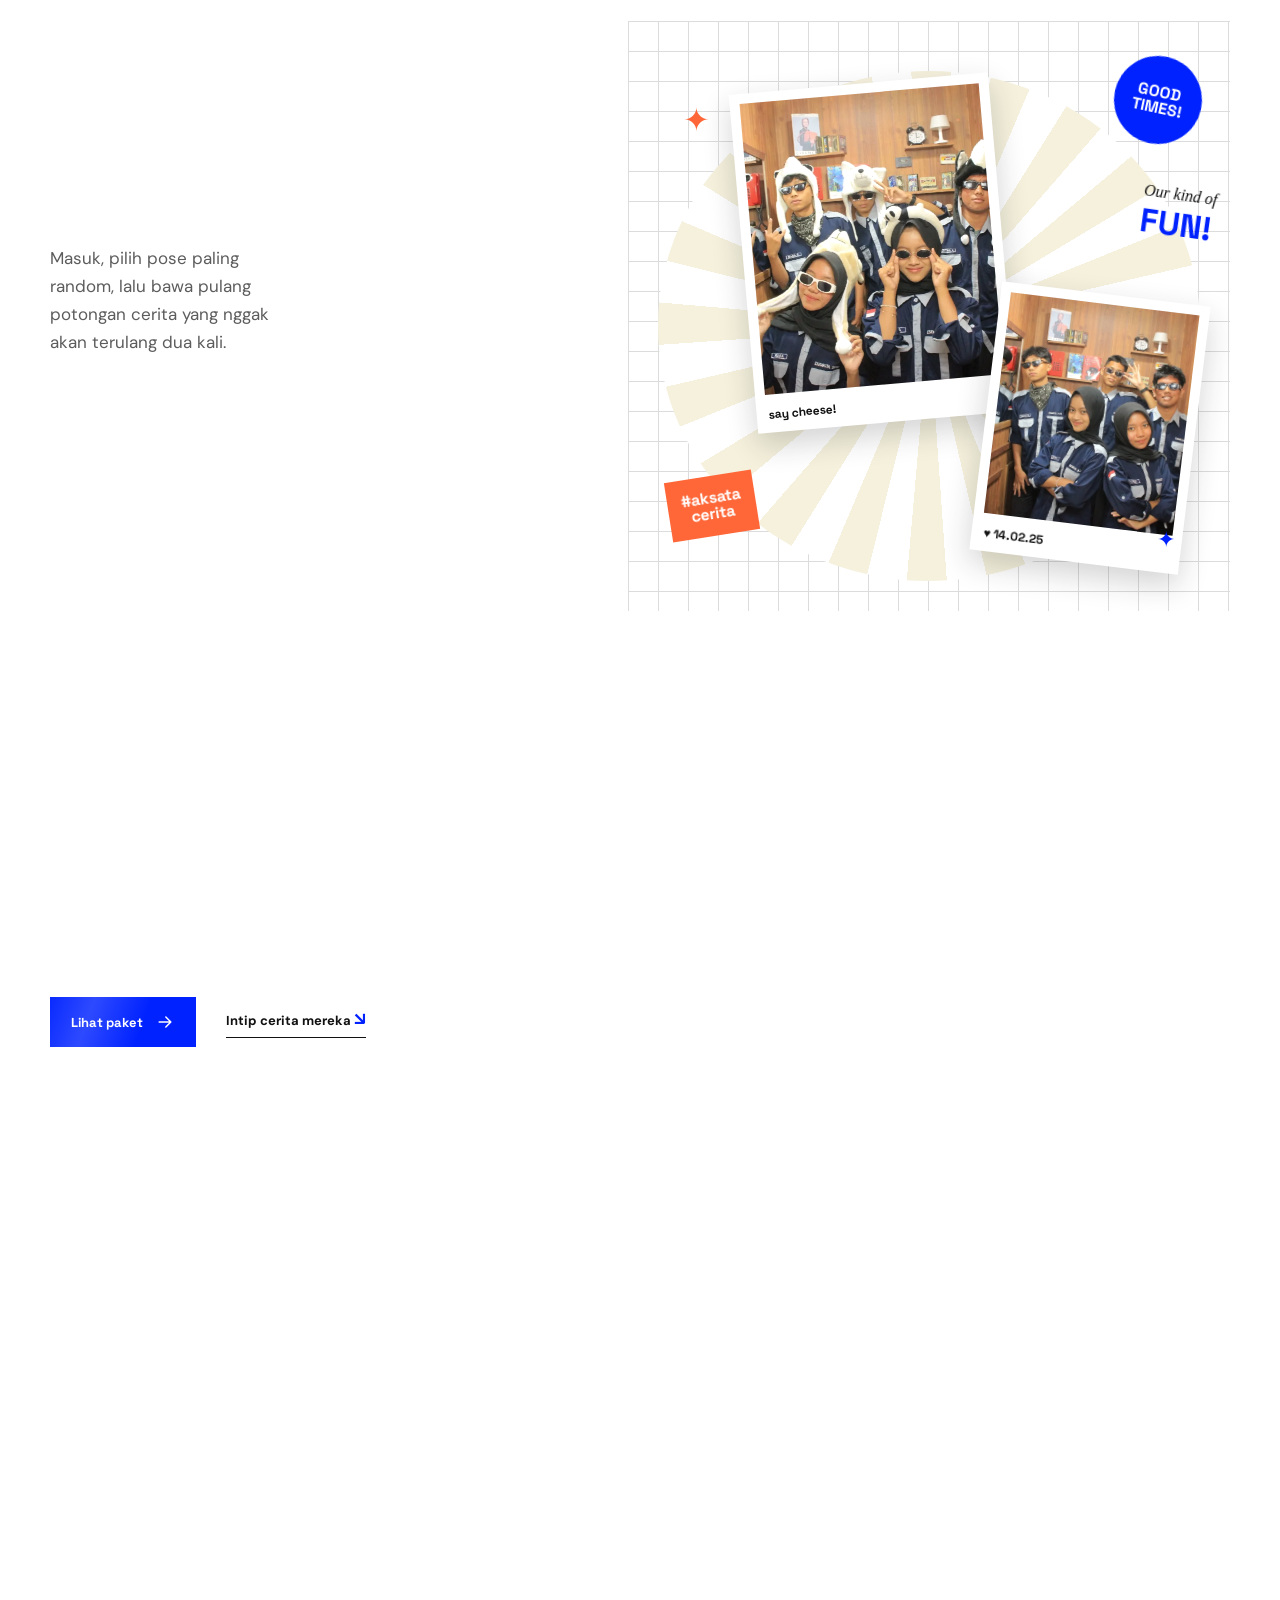
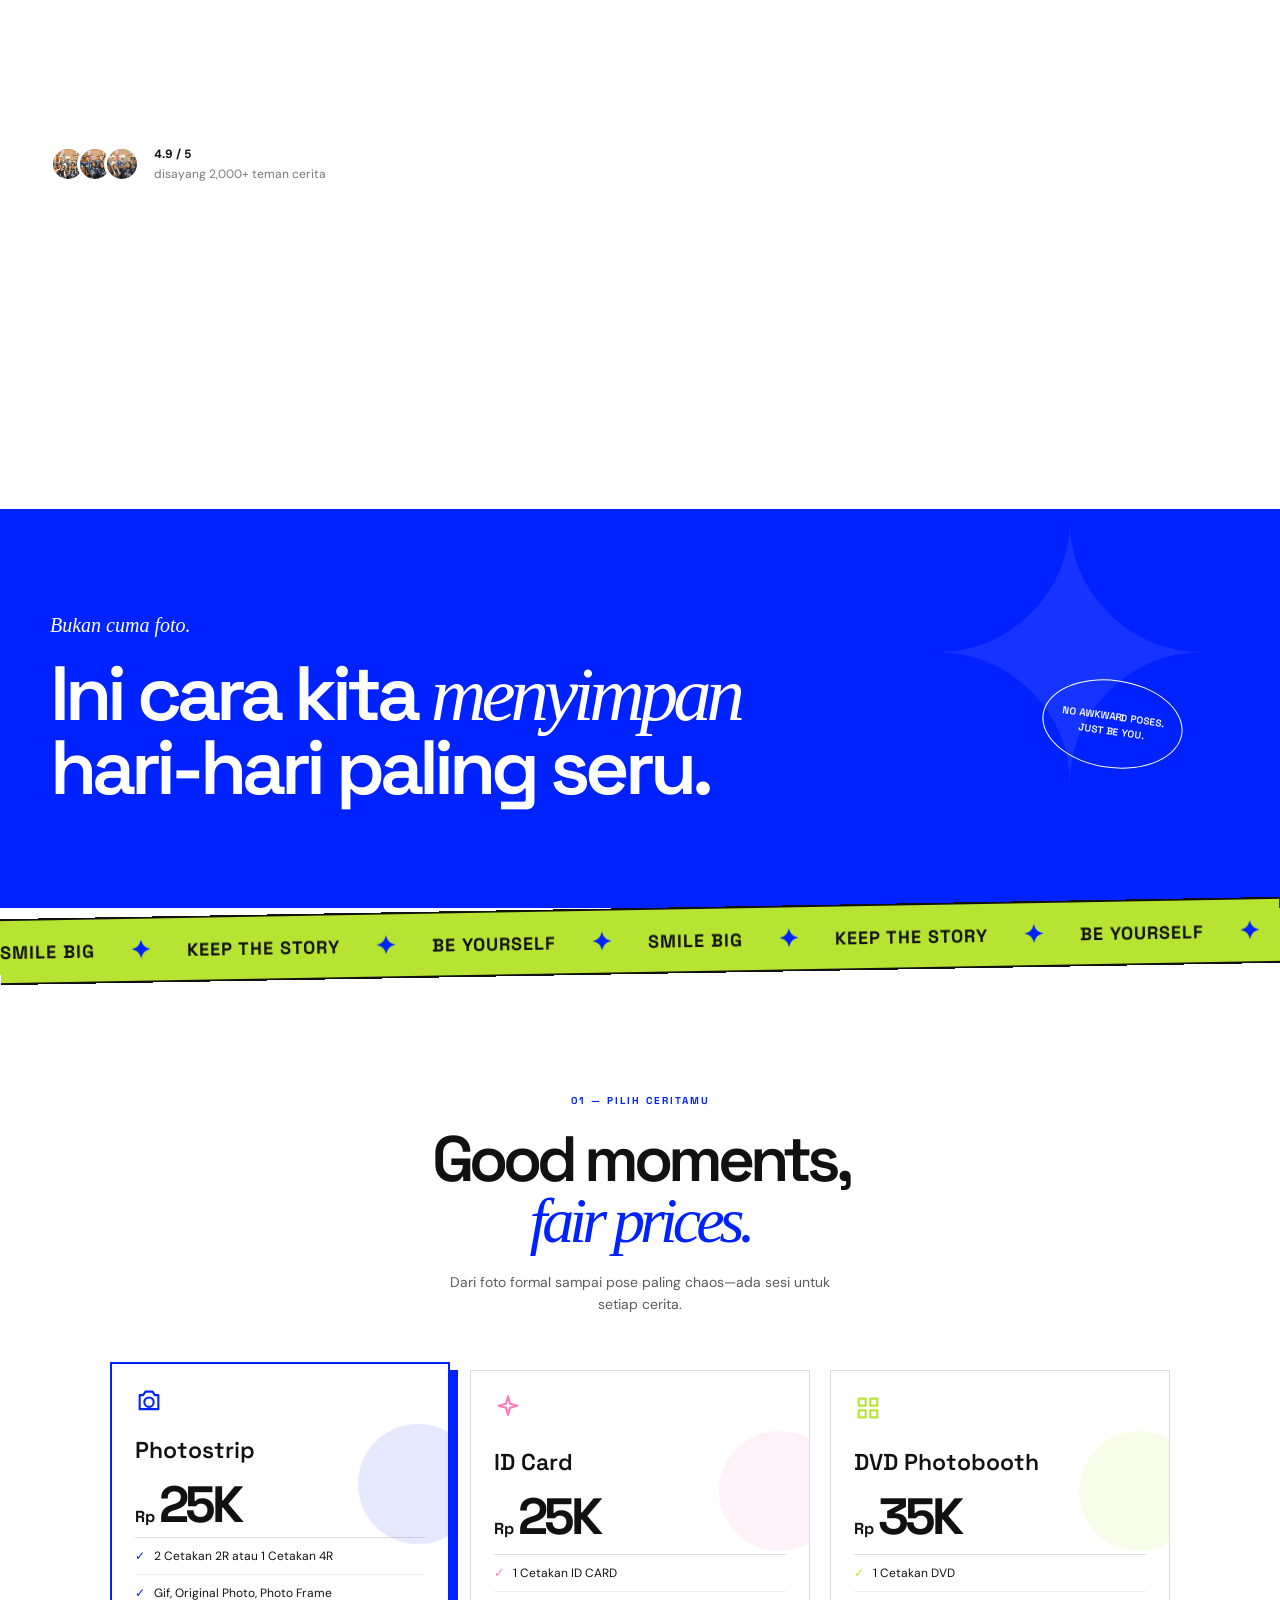
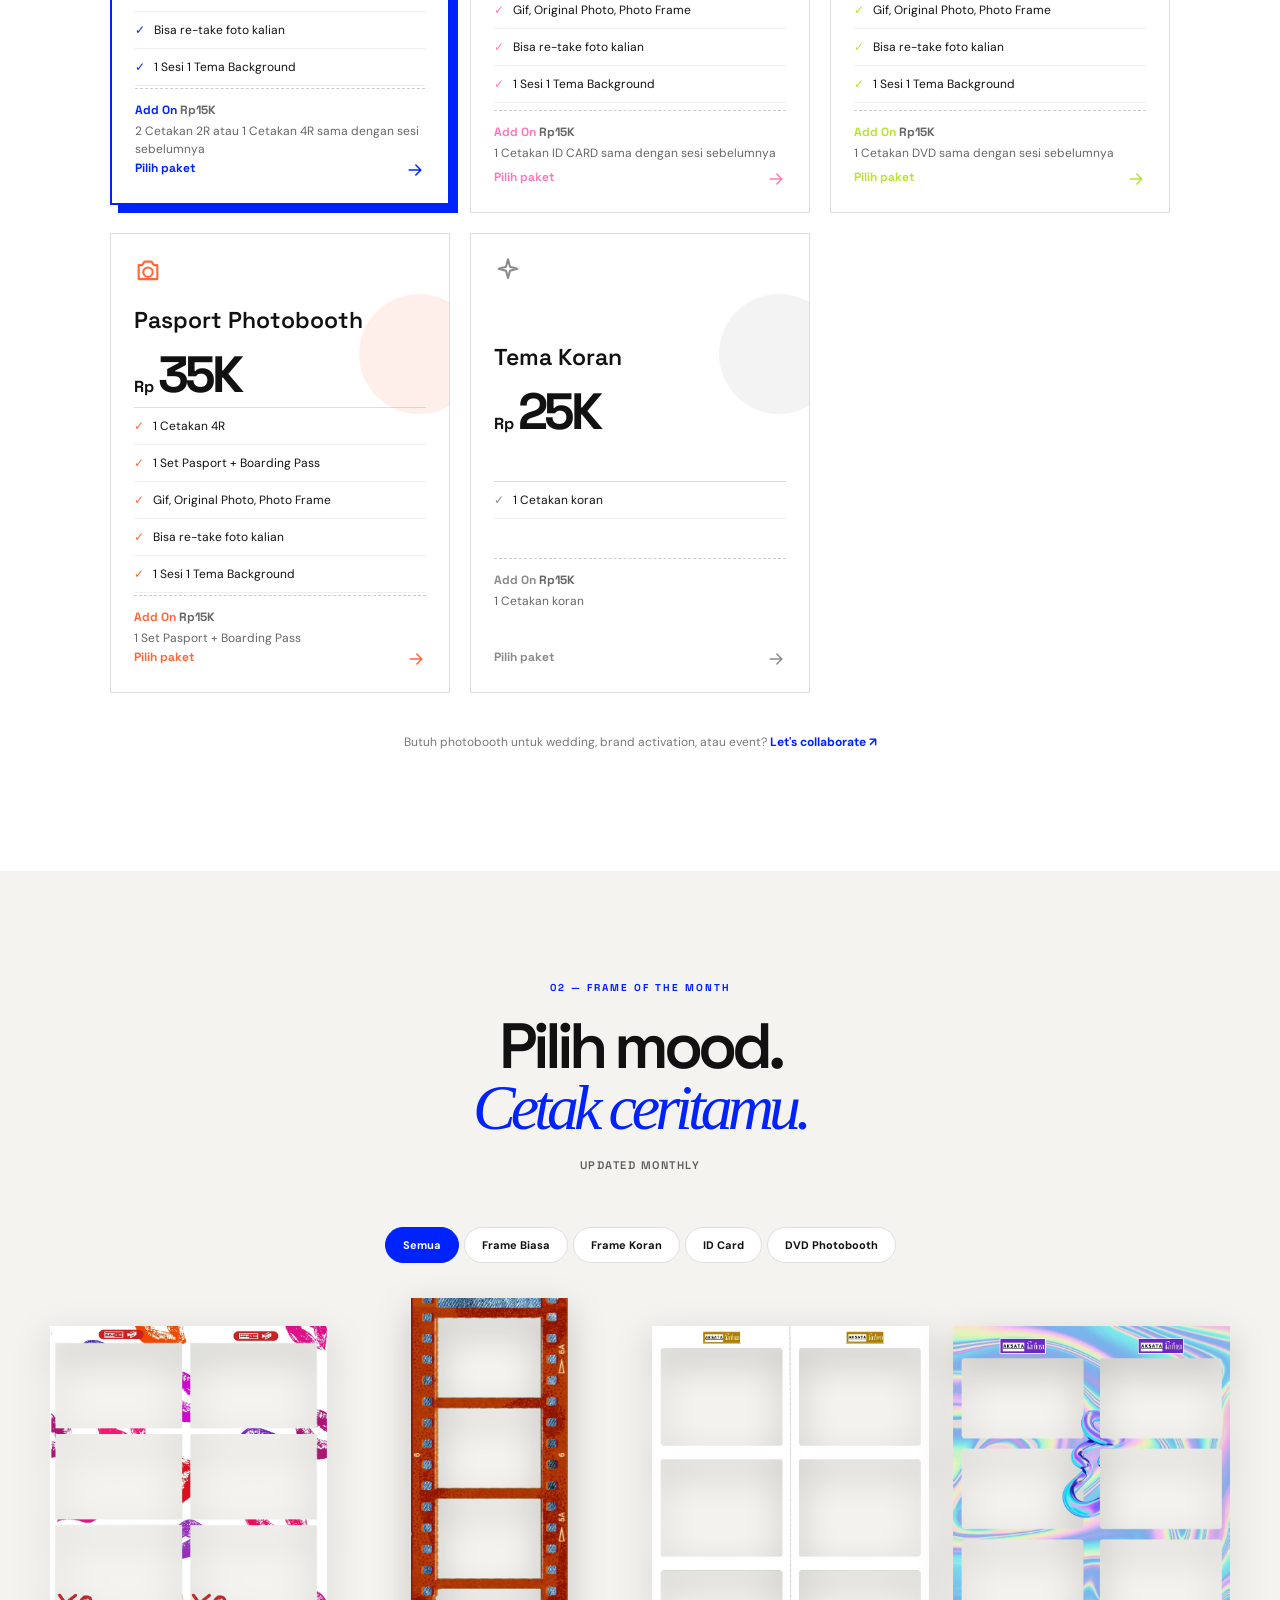
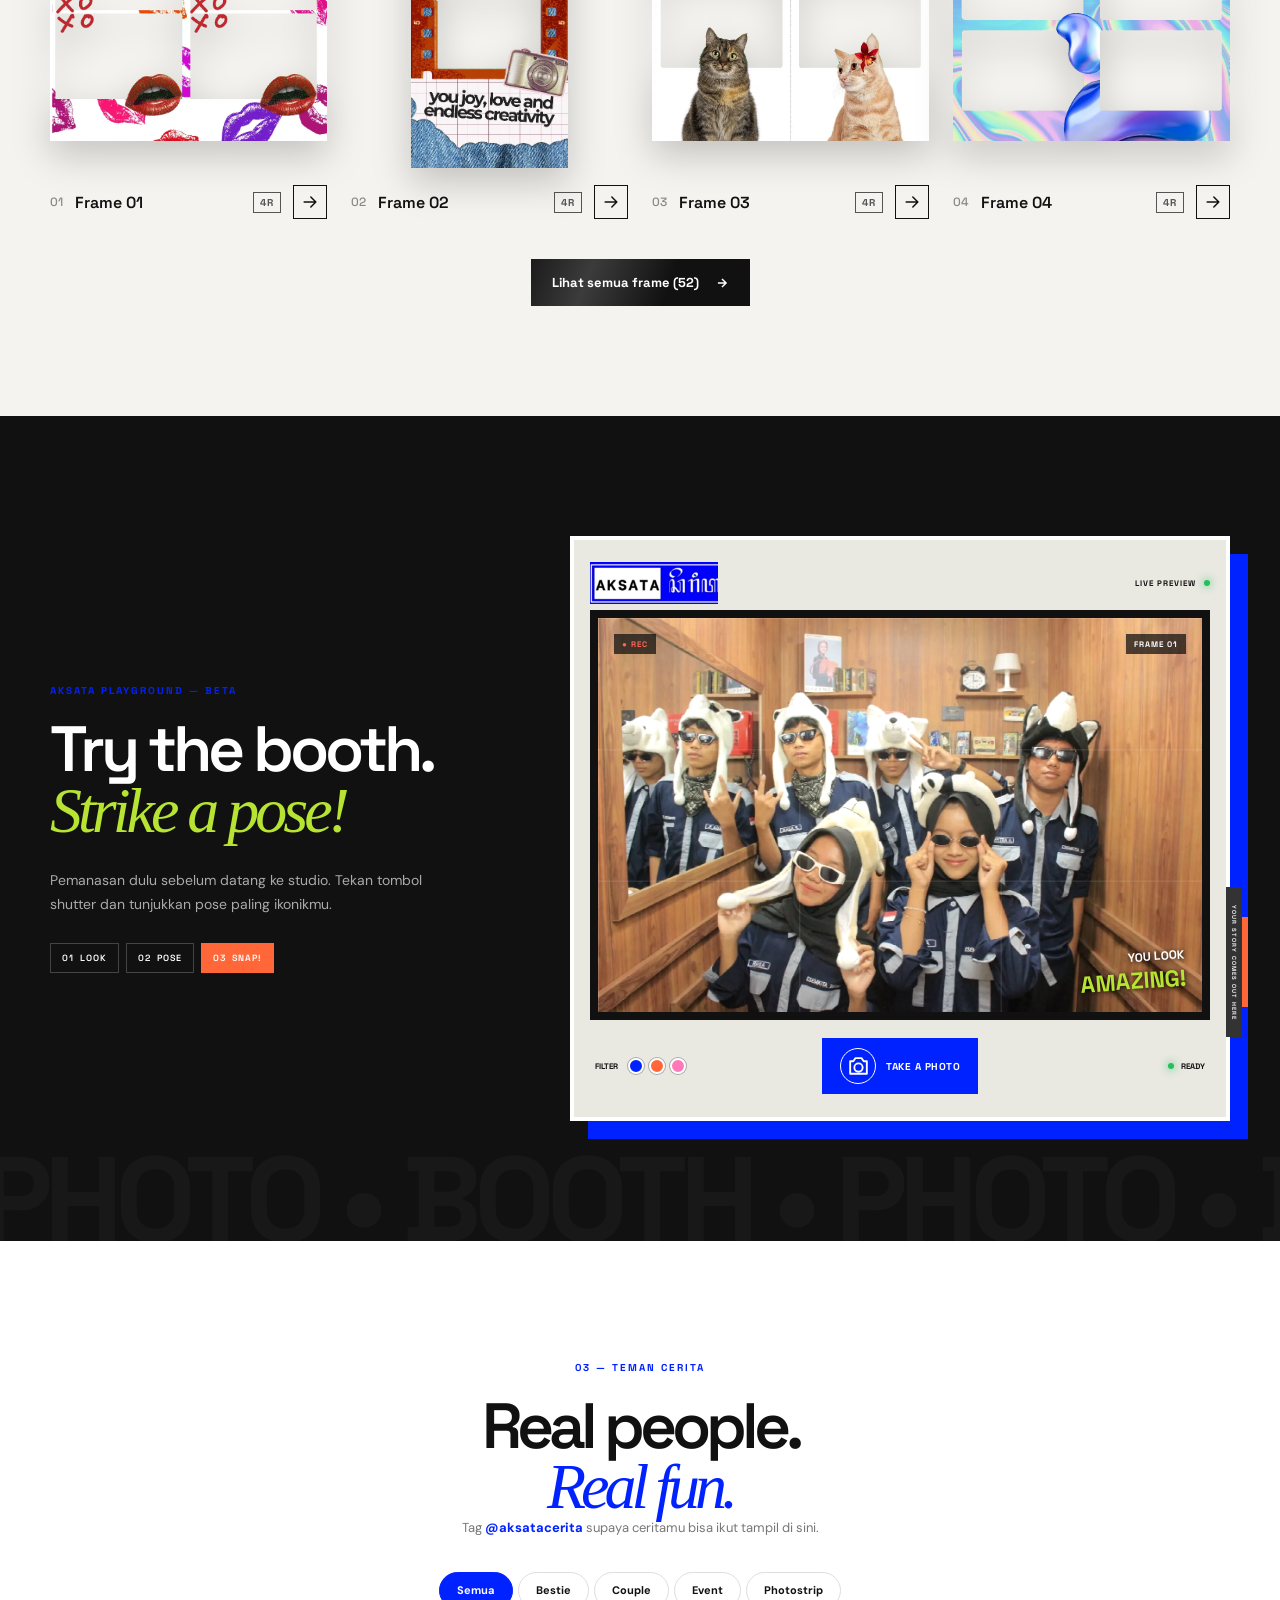
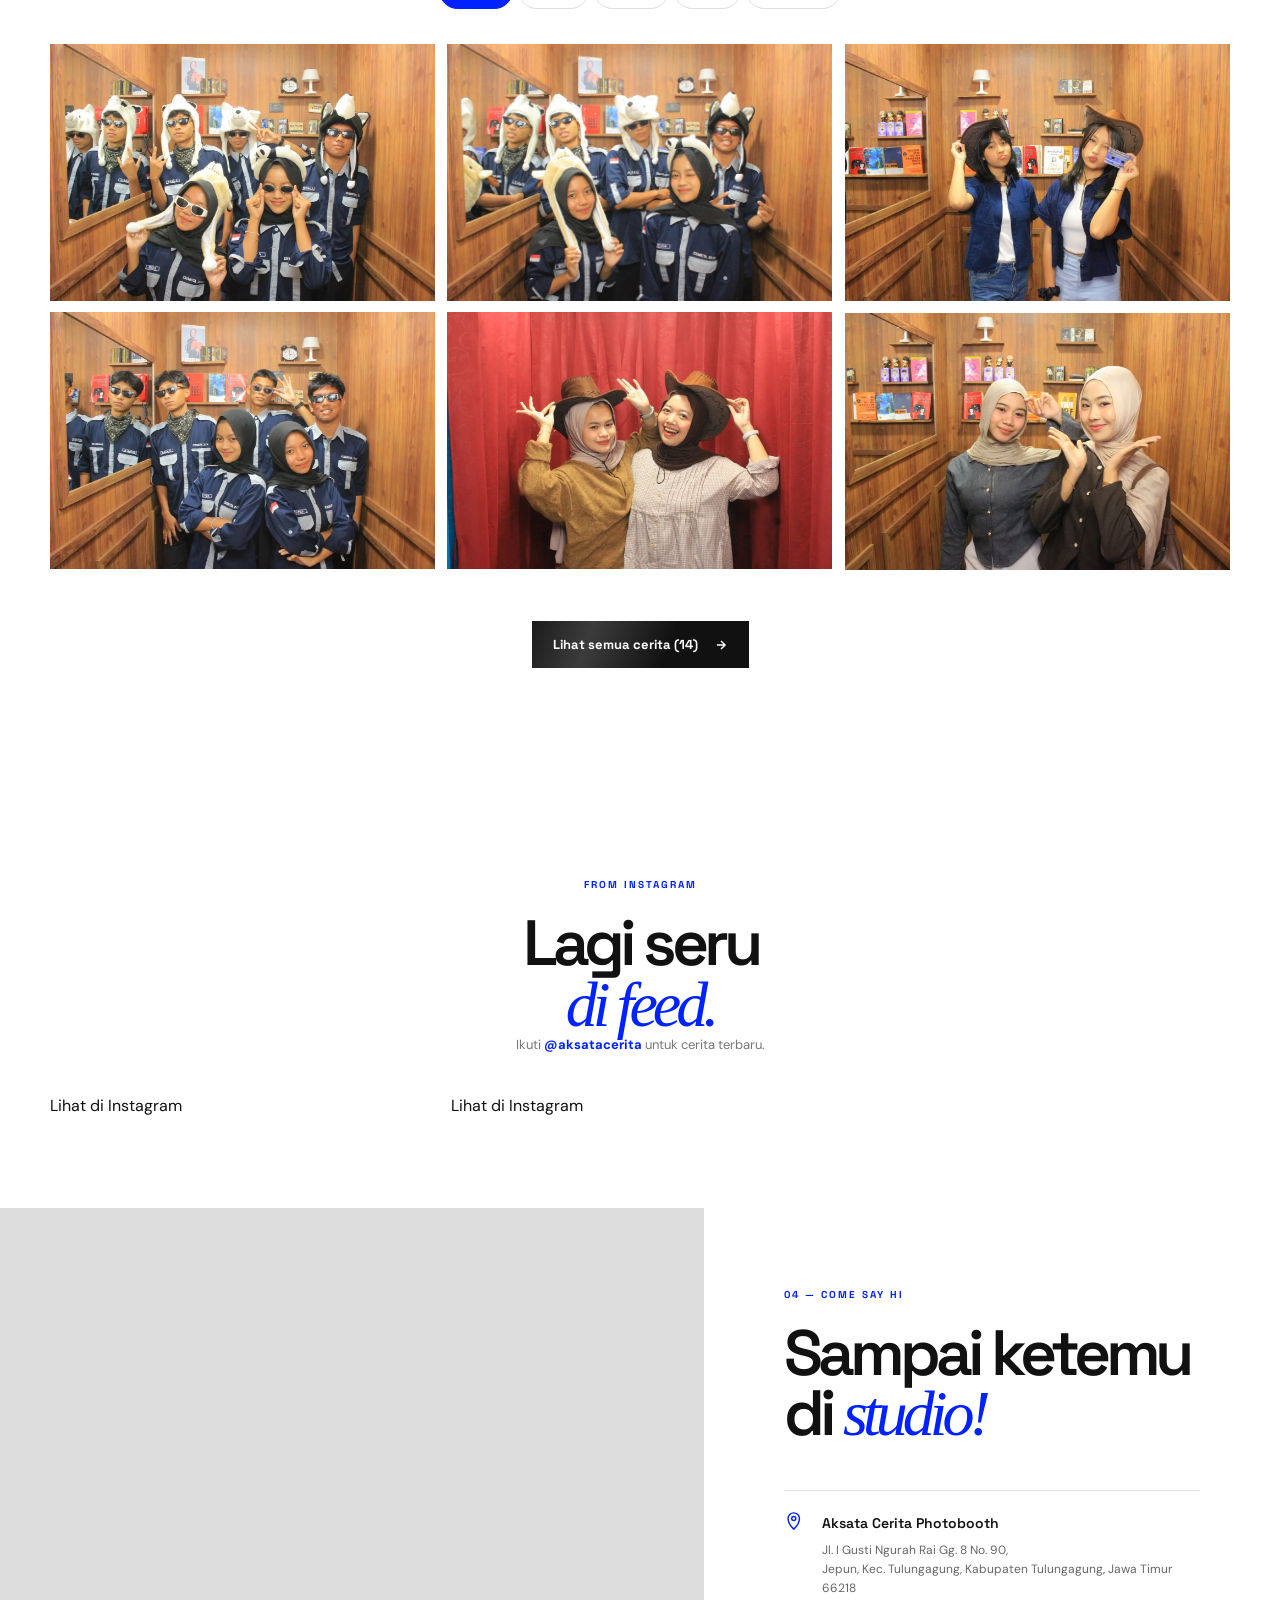
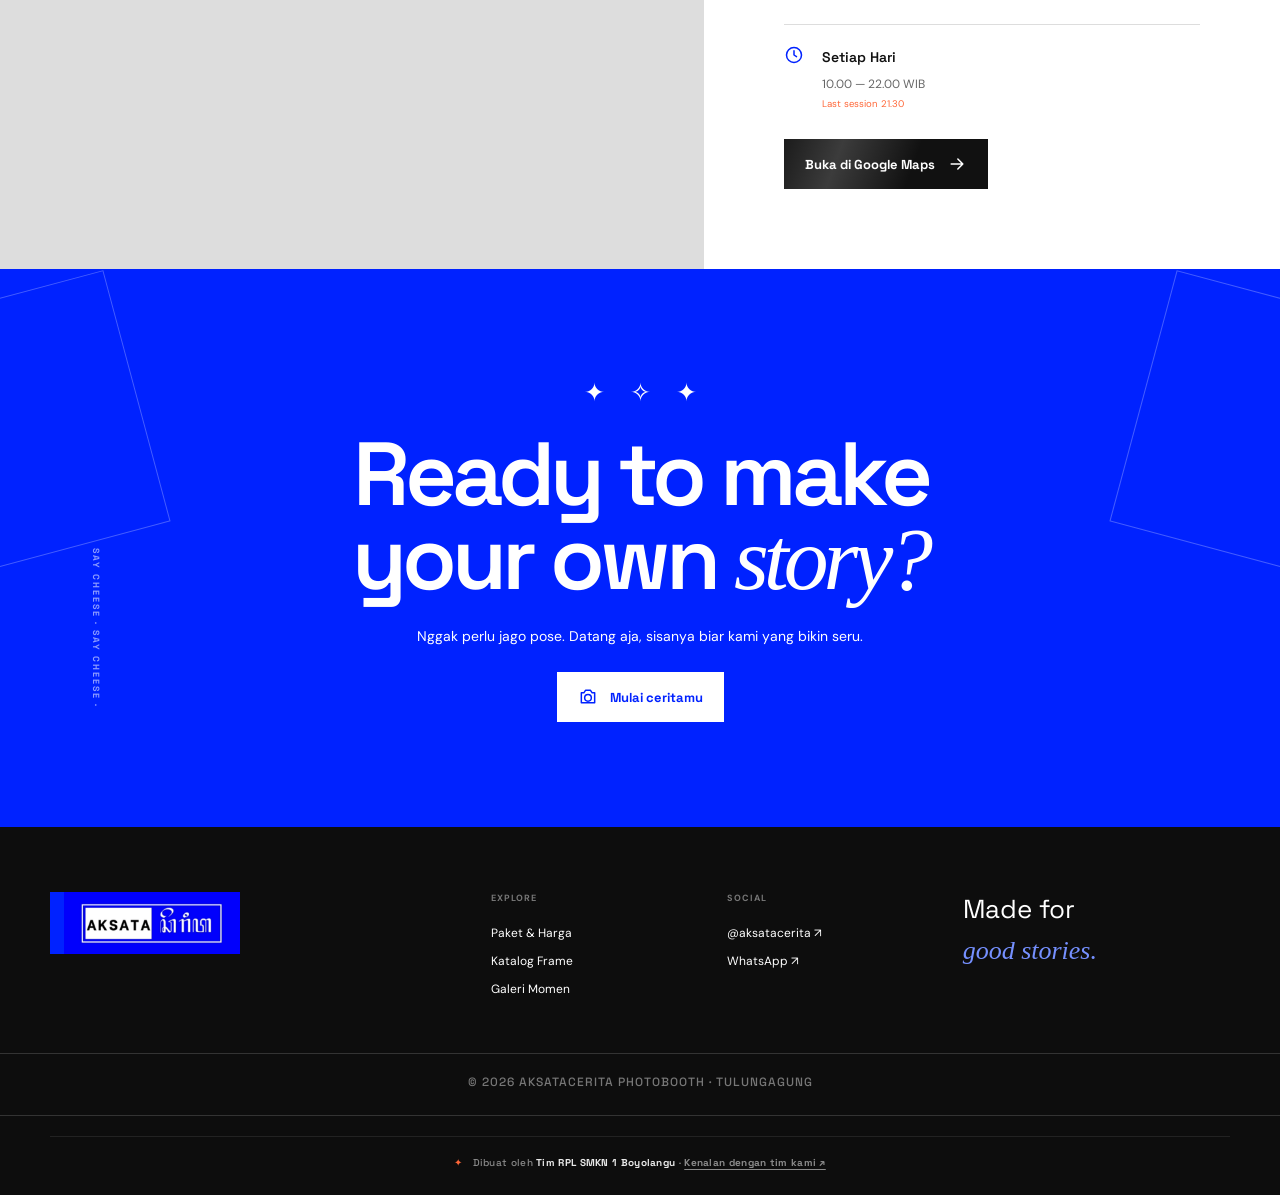
==== commit 2d7b9e95: "Animasi: muncul saat digulir, hero masuk bertahap, kartu paket tilt, kolase hero parallax, filter be" ====
--- a/docs/index.html
+++ b/docs/index.html
@@ -11,6 +11,7 @@
     <link rel="icon" type="image/svg+xml" href="favicon.svg">
     <link rel="stylesheet" href="css/reset.css">
     <link rel="stylesheet" href="css/site.css">
+    <link rel="stylesheet" href="css/motion.css">
 </head>
 <body>
 <main id="app"><p style="padding:40px;text-align:center;font-family:sans-serif">Memuat…</p></main>
@@ -18,6 +19,7 @@
 <script src="js/config.js"></script>
 <script src="js/render.js"></script>
 <script src="js/interactions.js"></script>
+<script src="js/motion.js"></script>
 <script src="js/main.js"></script>
 </body>
 </html>
--- a/docs/css/site.css
+++ b/docs/css/site.css
@@ -207,3 +207,5 @@
 .section-heading>p{margin-inline:auto}
 .section-heading.compact .limited-pill{display:inline-block}
 .section-heading.compact .limited-note{margin:20px auto 0;font:600 11px "Space Grotesk";letter-spacing:1.5px;text-transform:uppercase;color:var(--muted)}
+
+.credit a{text-decoration:underline;text-underline-offset:3px;font-weight:700}.credit a:hover{color:var(--orange)}
--- a/docs/css/motion.css
+++ b/docs/css/motion.css
@@ -0,0 +1,46 @@
+/* Animasi ringan: hanya opacity & translate/scale (dipercepat GPU). Tidak ada permintaan jaringan tambahan. */
+@keyframes revealUp{from{opacity:0;translate:0 28px}to{opacity:1;translate:0 0}}
+@keyframes revealPop{from{opacity:0;scale:.93;translate:0 14px}to{opacity:1;scale:1;translate:0 0}}
+@keyframes heroIn{from{opacity:0;translate:0 34px;filter:blur(6px)}to{opacity:1;translate:0 0;filter:blur(0)}}
+@keyframes menuIn{from{opacity:0;translate:0 -10px}to{opacity:1;translate:0 0}}
+@keyframes sheen{to{background-position:200% 0}}
+
+.reveal{opacity:0}
+.reveal.in{animation:revealUp .85s cubic-bezier(.2,.7,.2,1) both;animation-delay:var(--d,0ms)}
+.reveal.in.pop{animation-name:revealPop;animation-duration:.6s}
+.reveal.in.hero{animation-name:heroIn;animation-duration:1s}
+.reveal.in.static{animation:none;opacity:1}
+
+/* Tombol & tautan: panah bergeser halus */
+.btn svg,.package-select svg,.frame-meta a svg{transition:translate .25s ease}
+.btn:hover svg:last-child,.package-select:hover svg,.frame-meta a:hover svg{translate:4px 0}
+.btn-primary,.btn-dark{background-image:linear-gradient(110deg,transparent 35%,#ffffff2e 50%,transparent 65%);background-size:250% 100%;background-position:-100% 0}
+.btn-primary:hover,.btn-dark:hover{animation:sheen .9s ease}
+
+/* Menu HP */
+.nav-links.open{animation:menuIn .3s ease}
+
+/* Drawer pesan sesi: isi masuk bergantian */
+.booking-drawer.show>*{animation:revealUp .5s cubic-bezier(.2,.7,.2,1) both}
+.booking-drawer.show>:nth-child(1){animation-delay:.12s}.booking-drawer.show>:nth-child(2){animation-delay:.18s}
+.booking-drawer.show>:nth-child(3){animation-delay:.24s}.booking-drawer.show>:nth-child(4){animation-delay:.3s}
+.booking-drawer.show>:nth-child(5){animation-delay:.36s}.booking-drawer.show>:nth-child(6){animation-delay:.4s}
+.booking-drawer.show>:nth-child(7){animation-delay:.44s}.booking-drawer.show>:nth-child(8){animation-delay:.48s}
+
+/* Hanya perangkat dengan mouse: kartu paket miring mengikuti kursor, kolase hero bergeser halus */
+@media (hover:hover) and (pointer:fine){
+  .package-card{transform:perspective(900px) rotateX(var(--rx,0deg)) rotateY(var(--ry,0deg)) translateY(var(--ty,0px));will-change:transform}
+  .package-card.active{--ty:-8px;transform:perspective(900px) rotateX(var(--rx,0deg)) rotateY(var(--ry,0deg)) translateY(var(--ty,0px))}
+  .photo-card,.sticker,.scribble{transition:translate .35s ease-out}
+  .card-one{translate:calc(var(--mx,0)*-14px) calc(var(--my,0)*-10px)}
+  .card-two{translate:calc(var(--mx,0)*18px) calc(var(--my,0)*12px)}
+  .sticker-blue{translate:calc(var(--mx,0)*10px) calc(var(--my,0)*-8px)}
+  .sticker-orange{translate:calc(var(--mx,0)*-10px) calc(var(--my,0)*8px)}
+  .scribble{translate:calc(var(--mx,0)*8px) calc(var(--my,0)*6px)}
+  .masonry figure{transition:box-shadow .35s}.masonry figure:hover{box-shadow:0 18px 40px #0003}
+}
+
+@media (prefers-reduced-motion:reduce){
+  .reveal{opacity:1}.reveal.in,.booking-drawer.show>*,.nav-links.open,.btn:hover{animation:none!important}
+  .package-card,.package-card.active{transform:none}
+}
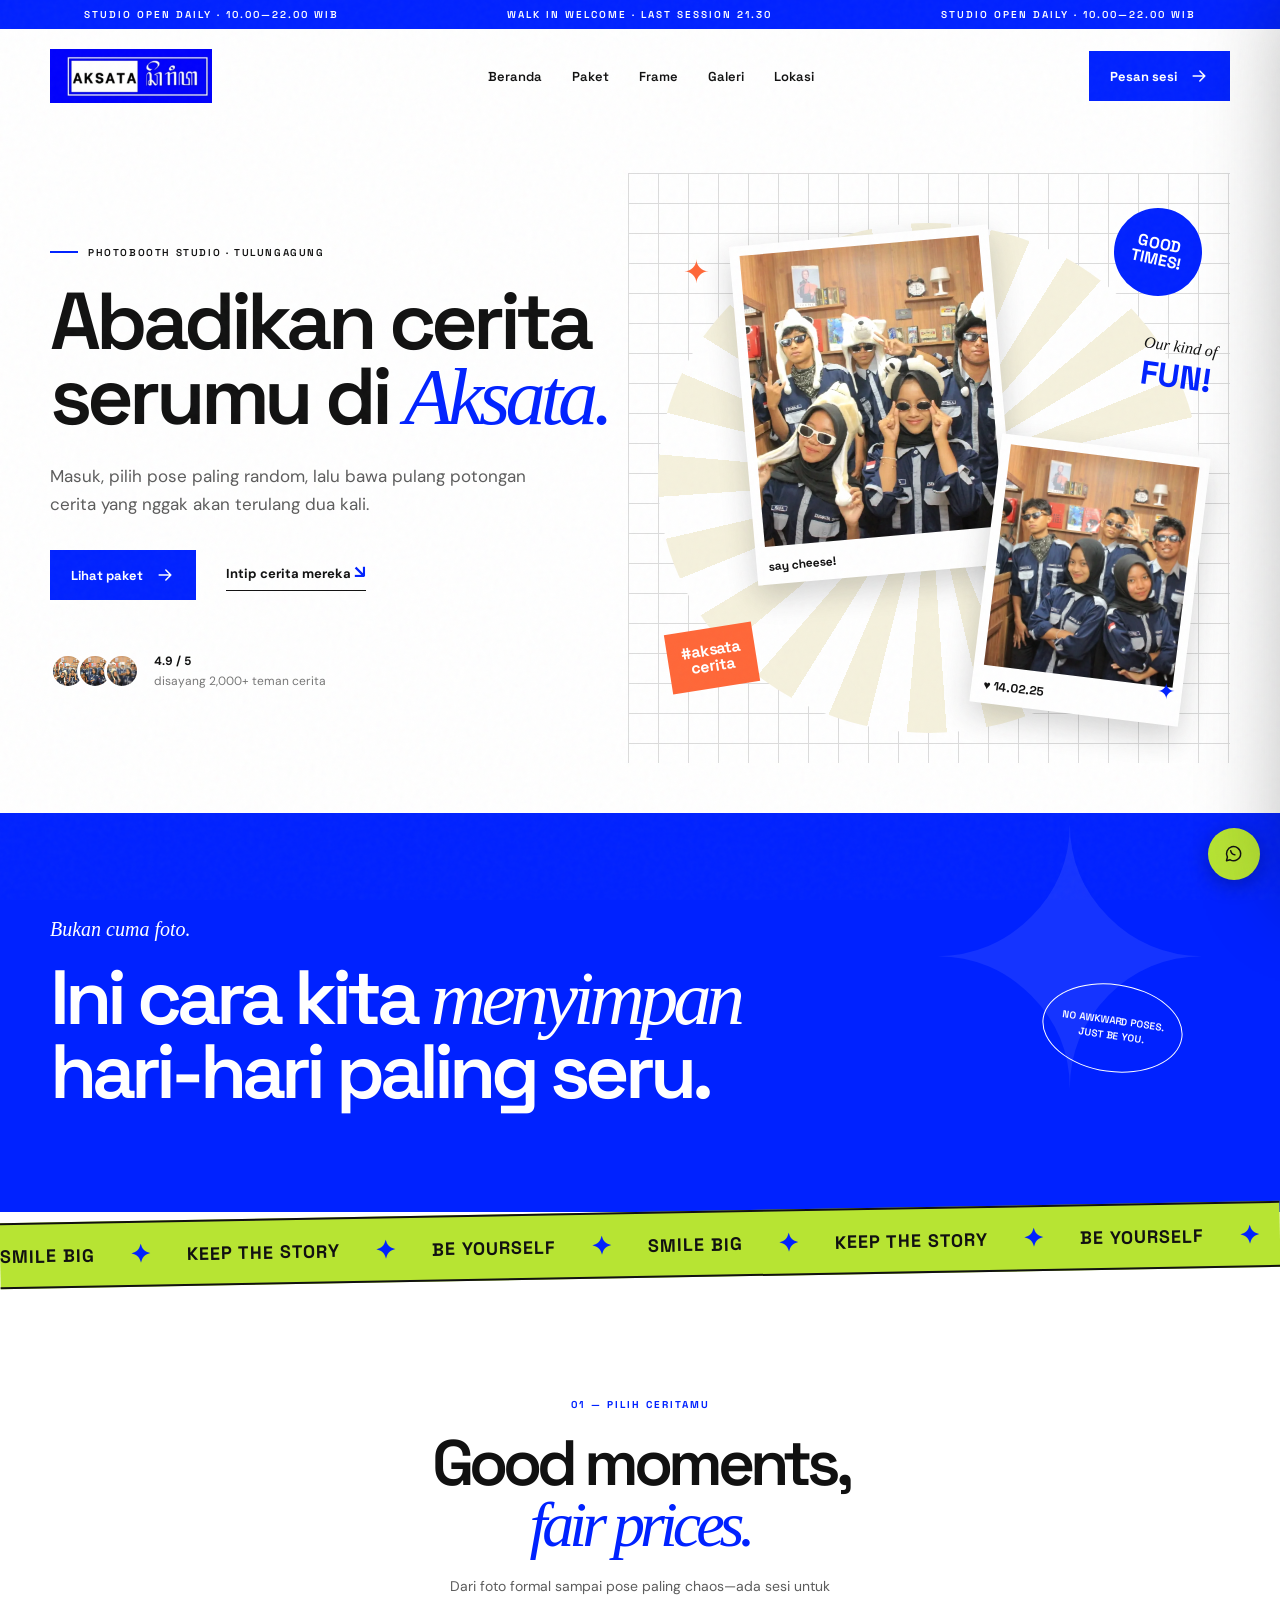
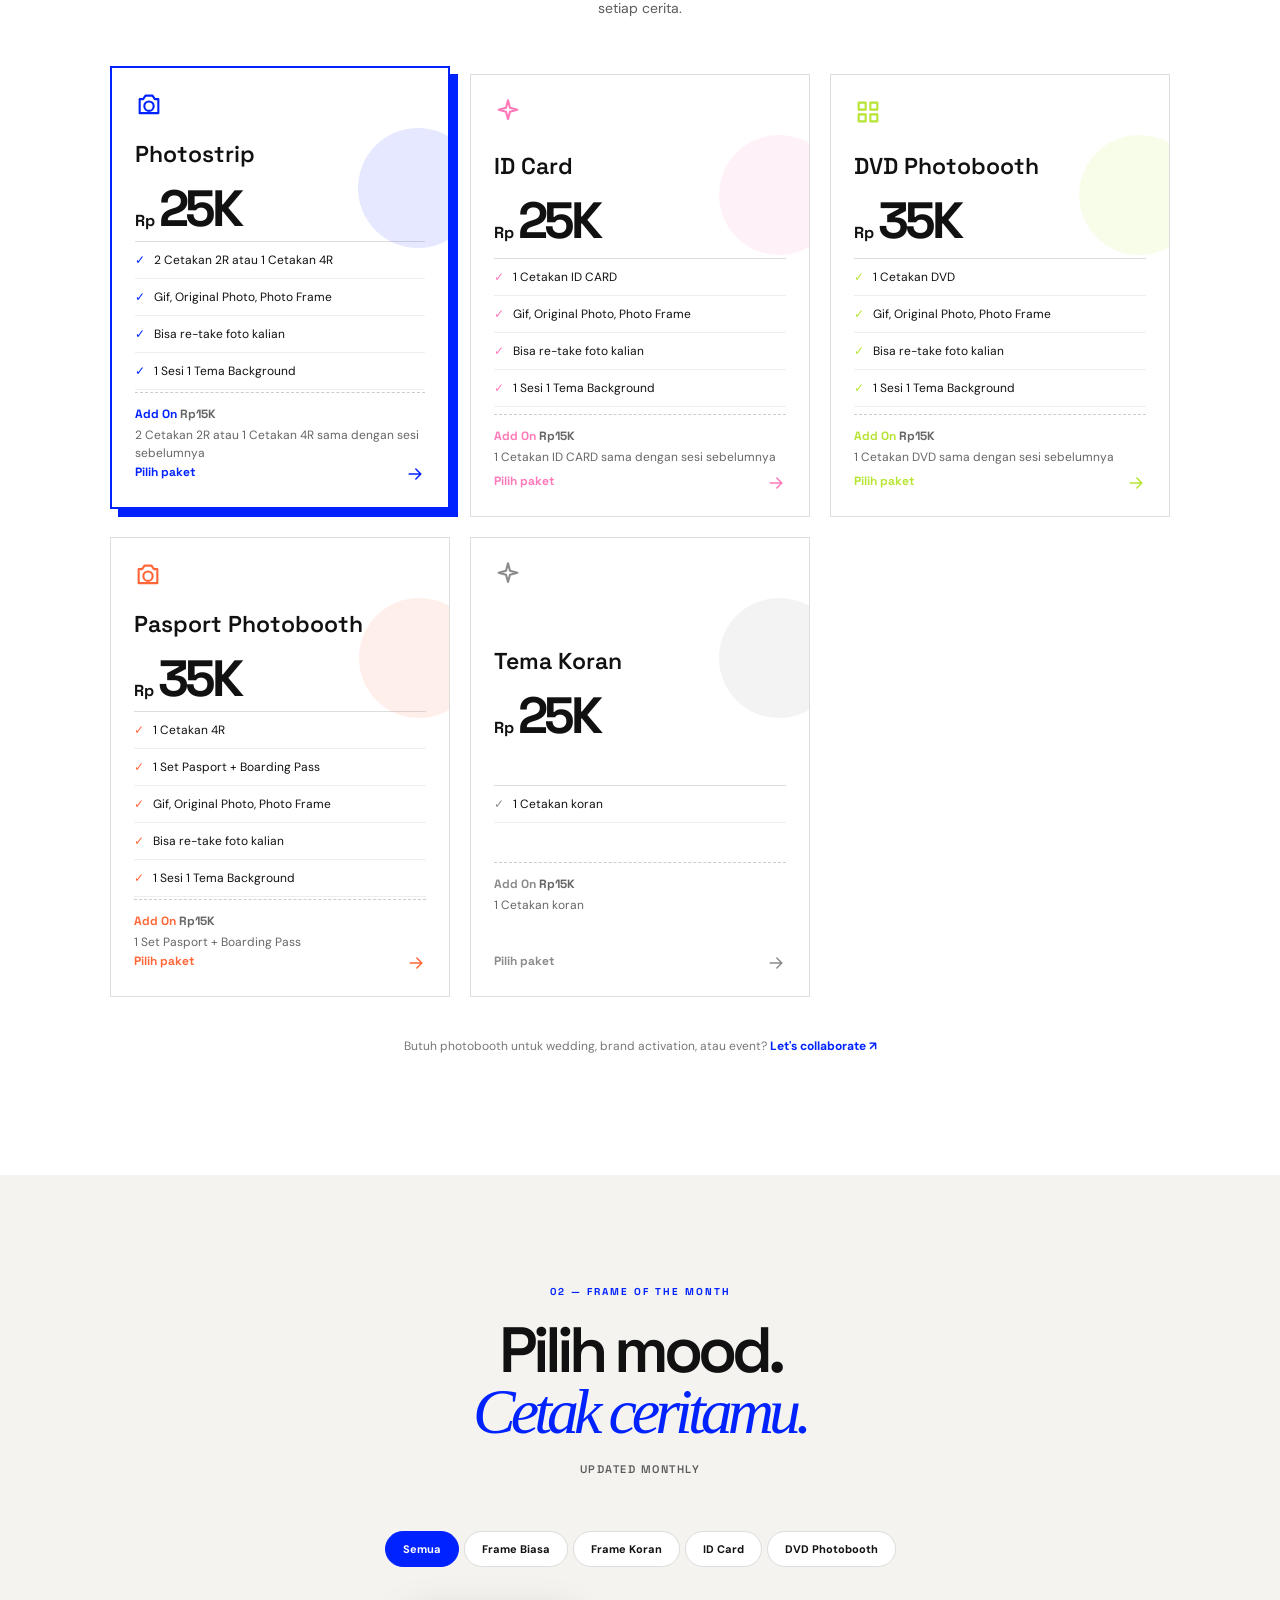
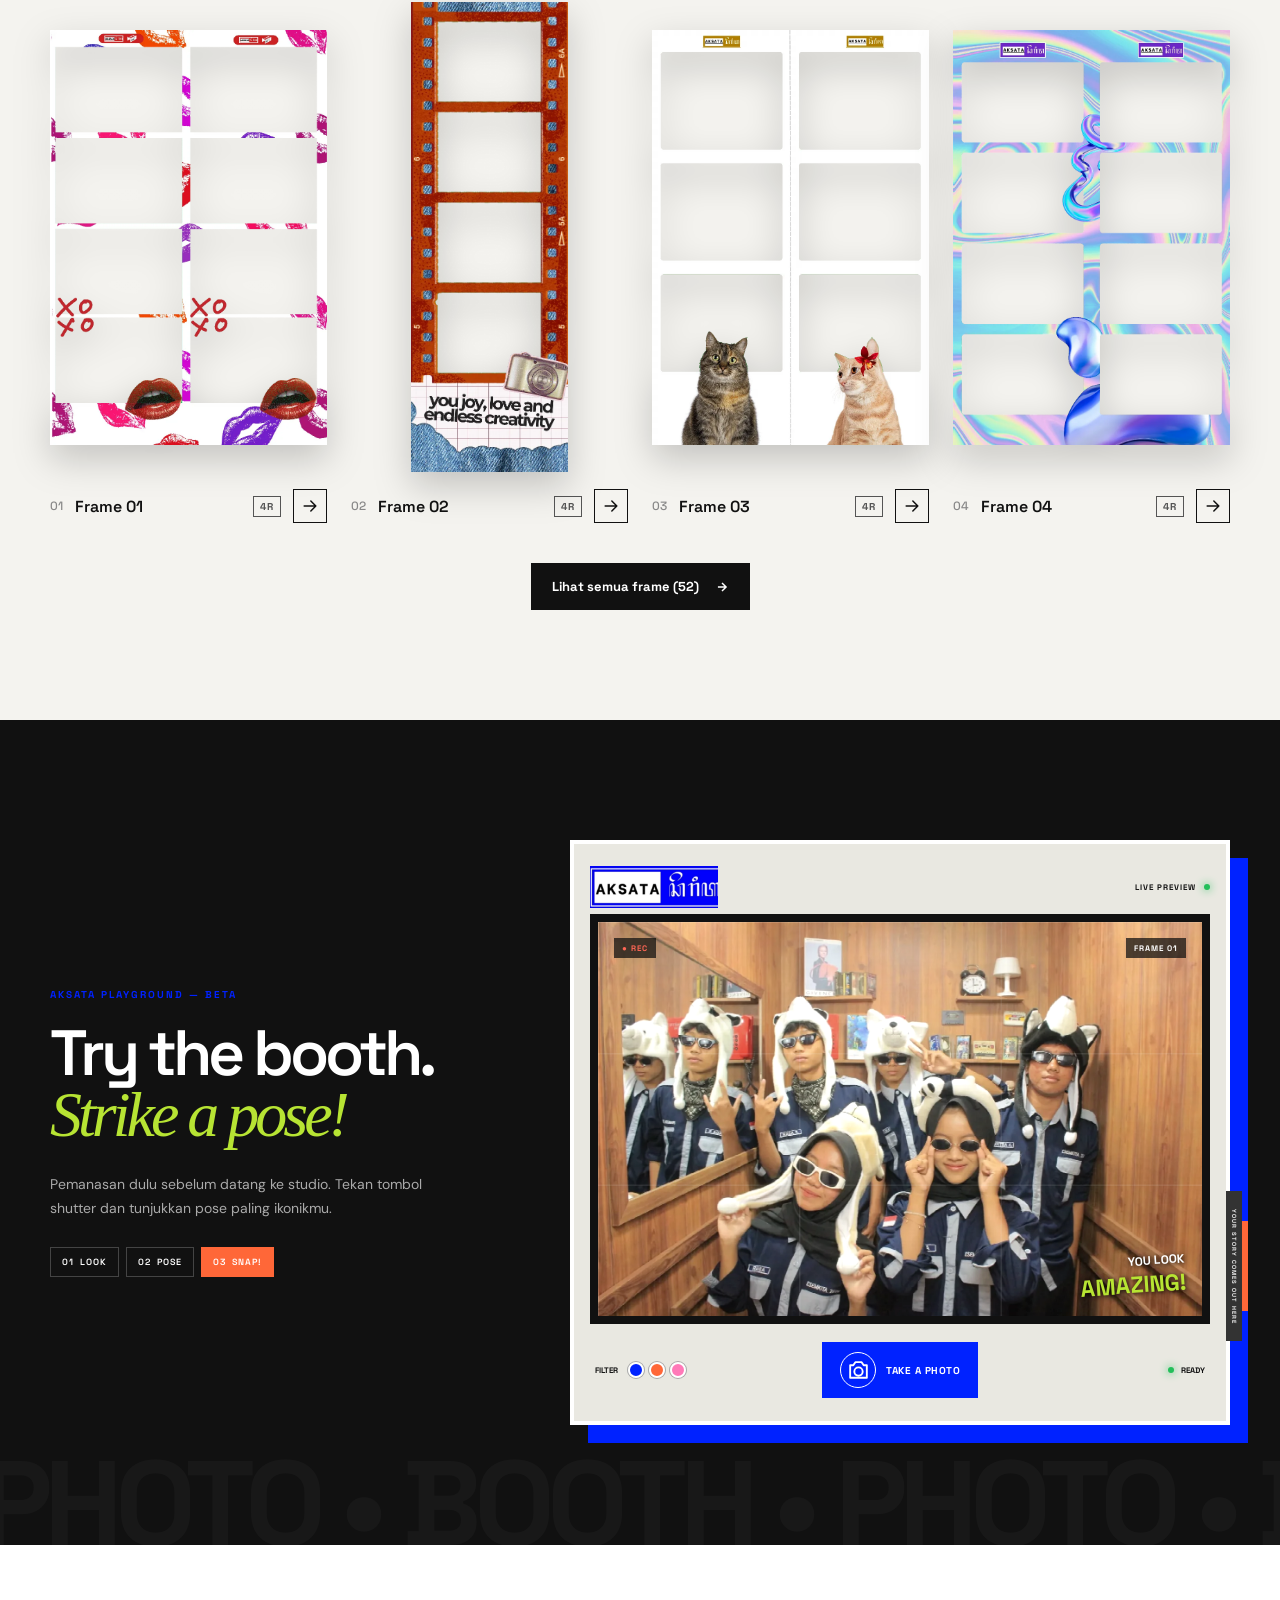
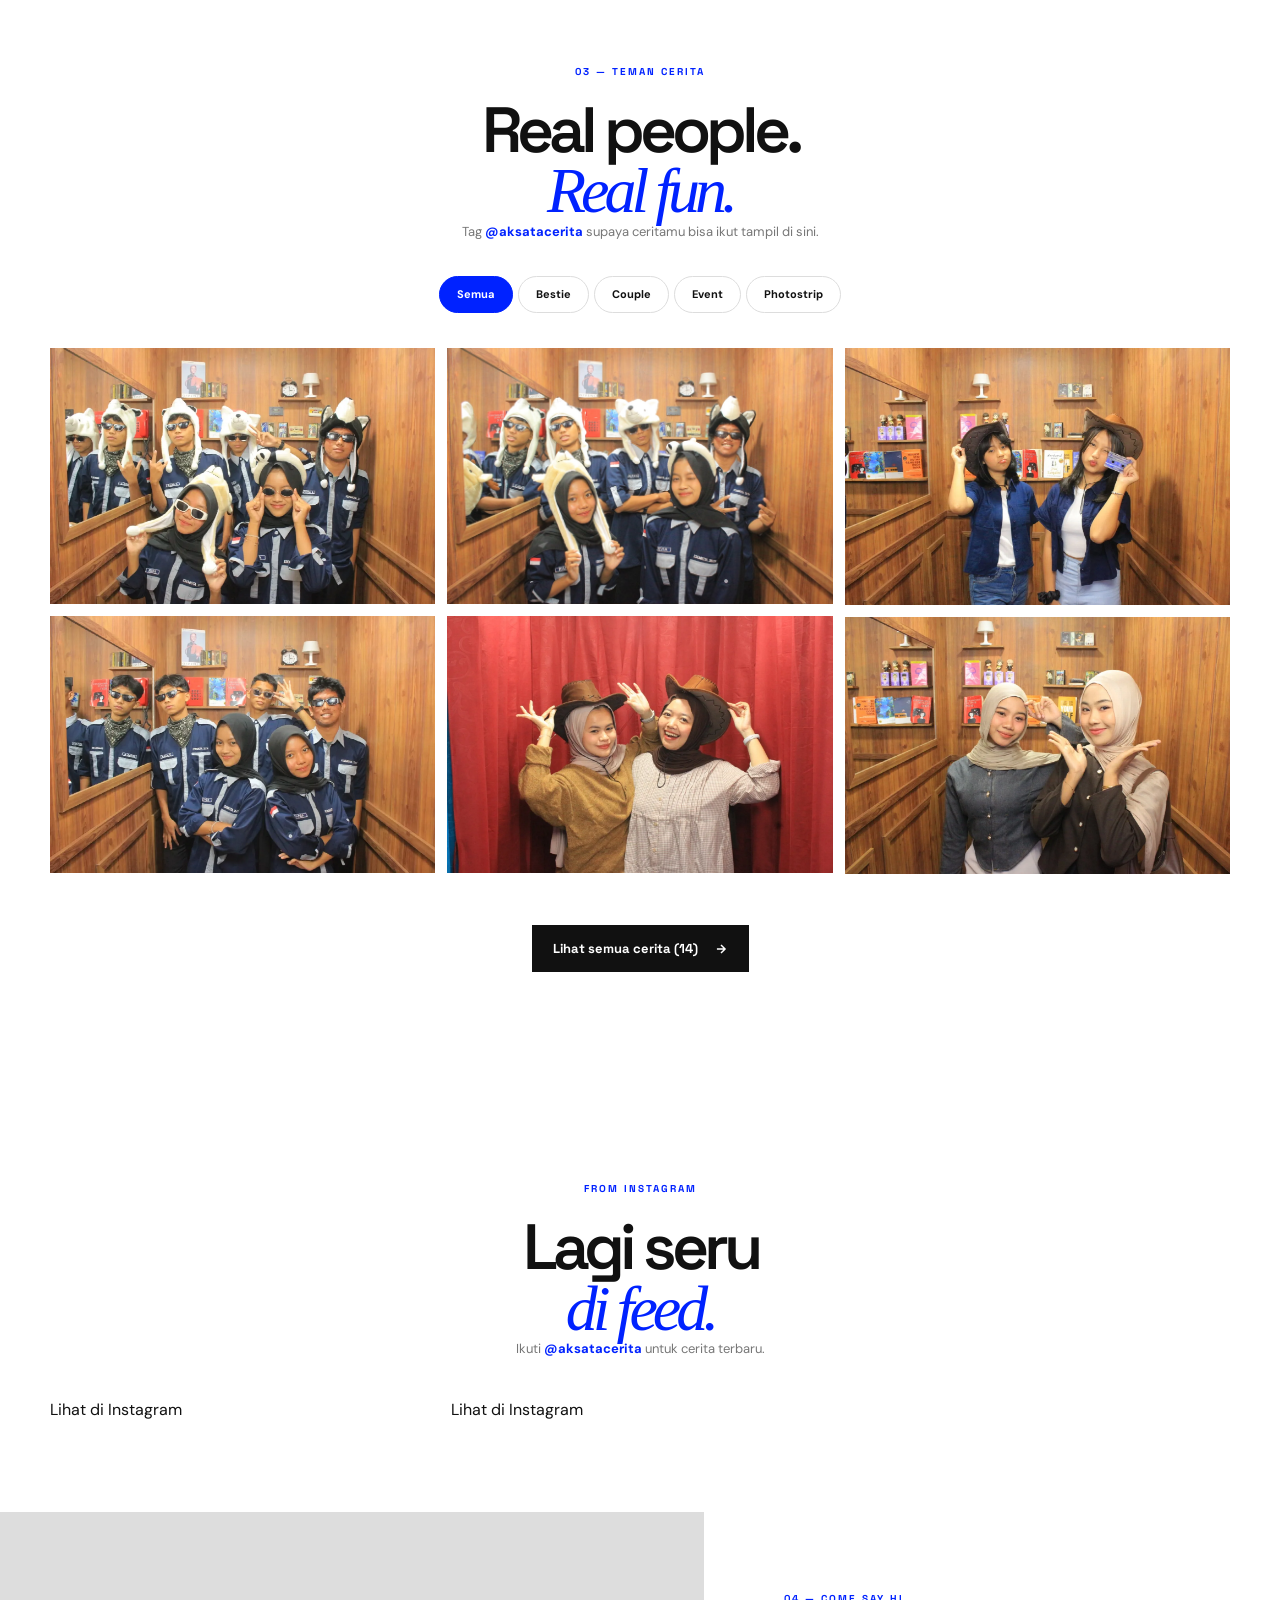
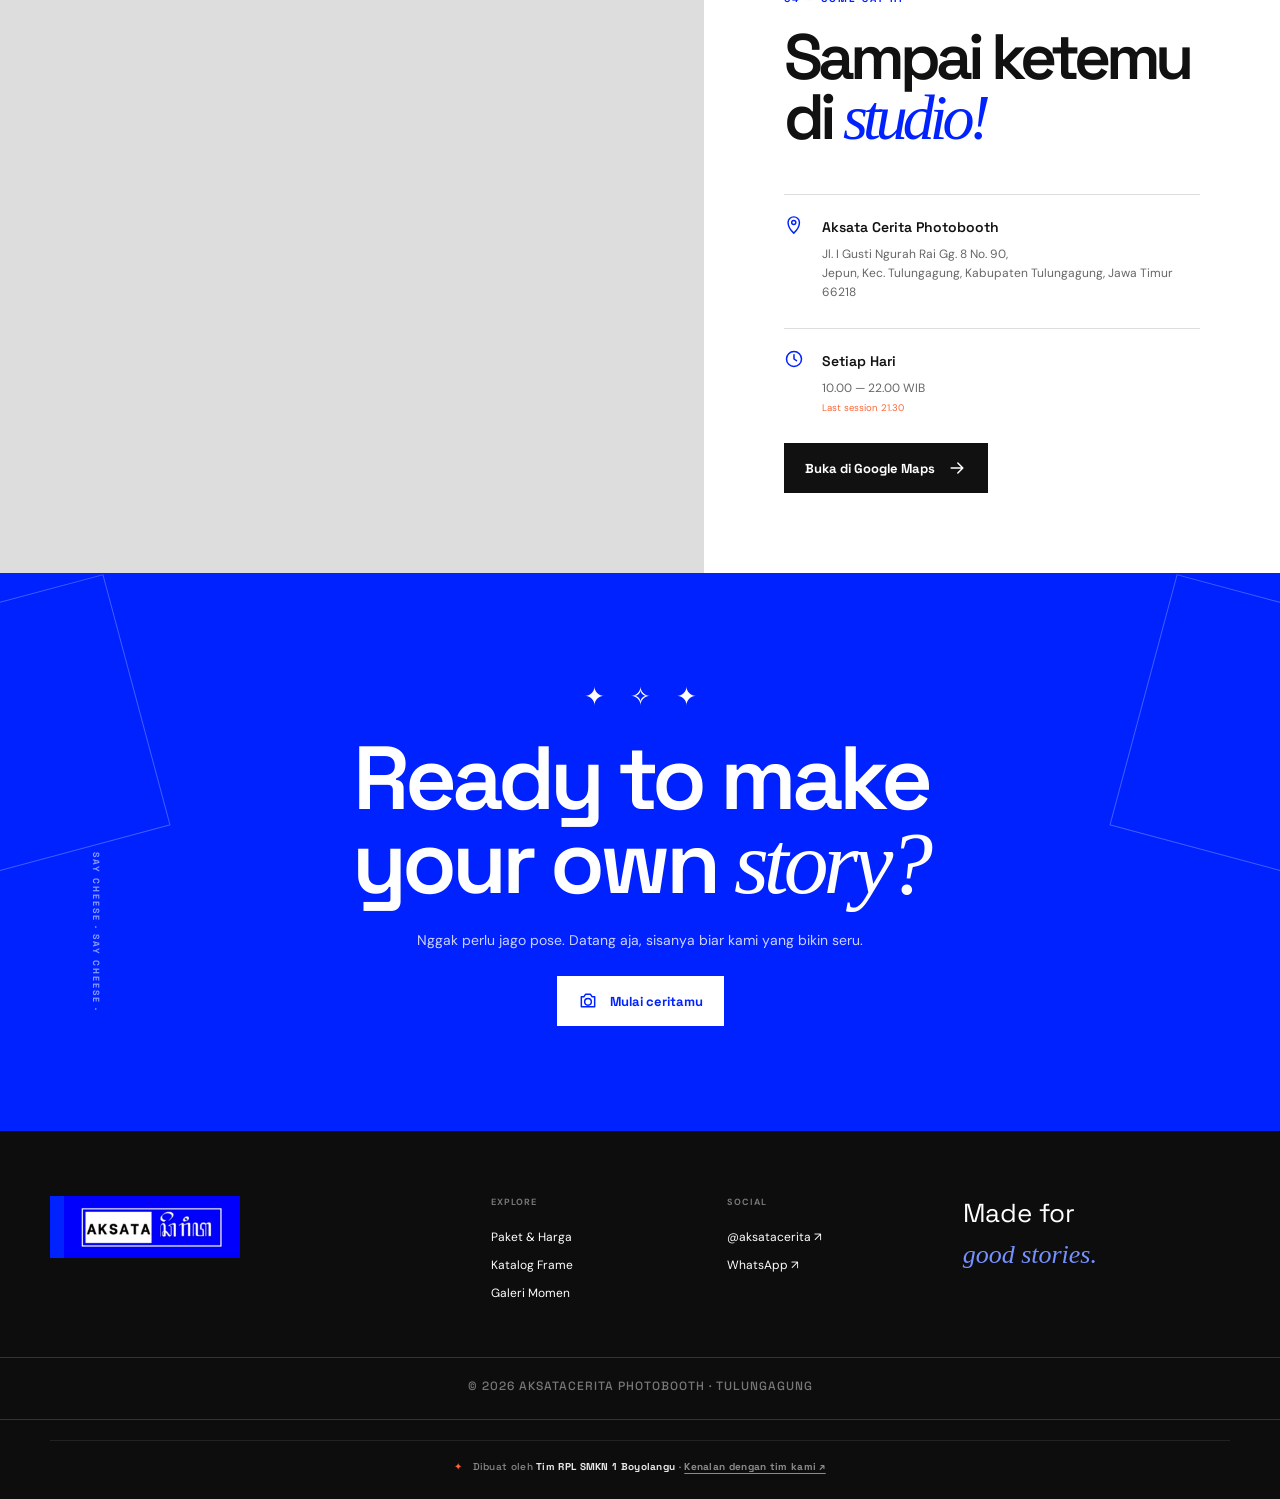
==== commit 35f4ff9c: "Revert "Animasi: muncul saat digulir, hero masuk bertahap, kartu paket tilt, kolase hero parallax, f" ====
--- a/docs/index.html
+++ b/docs/index.html
@@ -11,7 +11,6 @@
     <link rel="icon" type="image/svg+xml" href="favicon.svg">
     <link rel="stylesheet" href="css/reset.css">
     <link rel="stylesheet" href="css/site.css">
-    <link rel="stylesheet" href="css/motion.css">
 </head>
 <body>
 <main id="app"><p style="padding:40px;text-align:center;font-family:sans-serif">Memuat…</p></main>
@@ -19,7 +18,6 @@
 <script src="js/config.js"></script>
 <script src="js/render.js"></script>
 <script src="js/interactions.js"></script>
-<script src="js/motion.js"></script>
 <script src="js/main.js"></script>
 </body>
 </html>
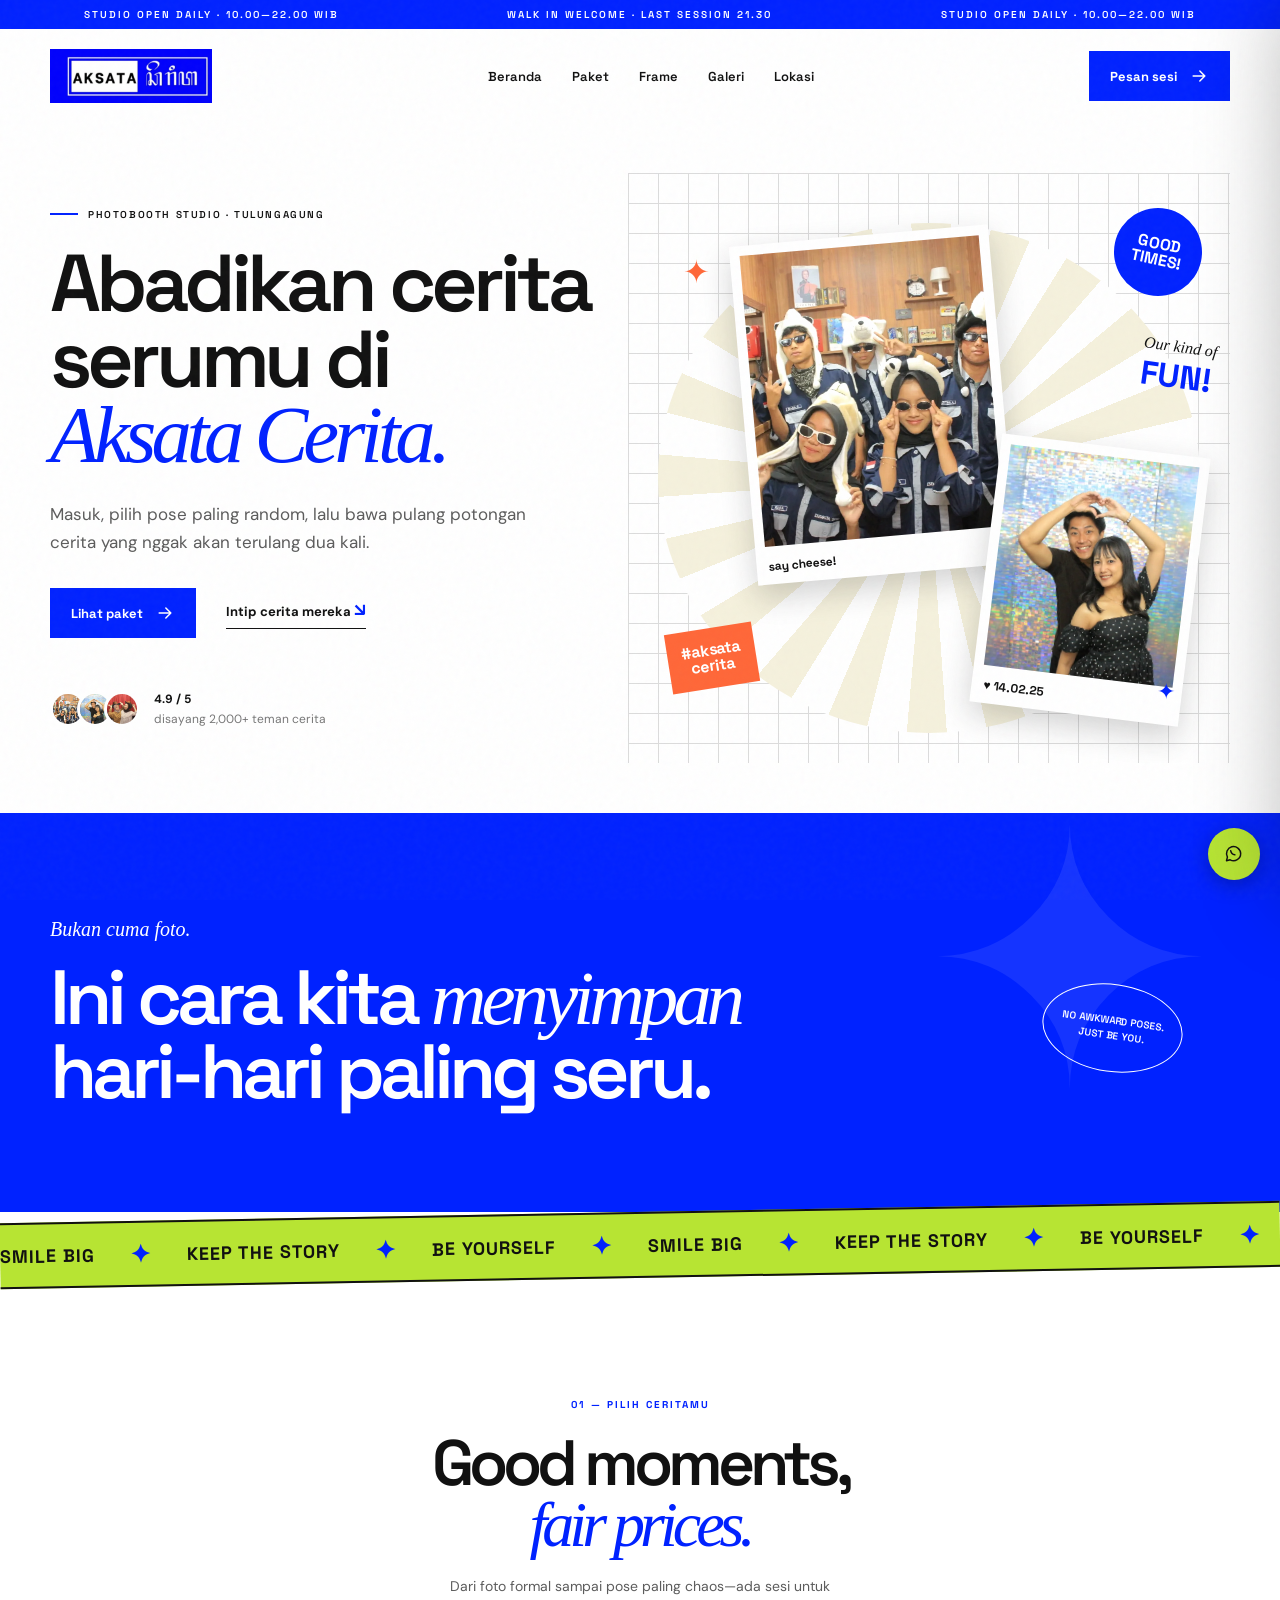
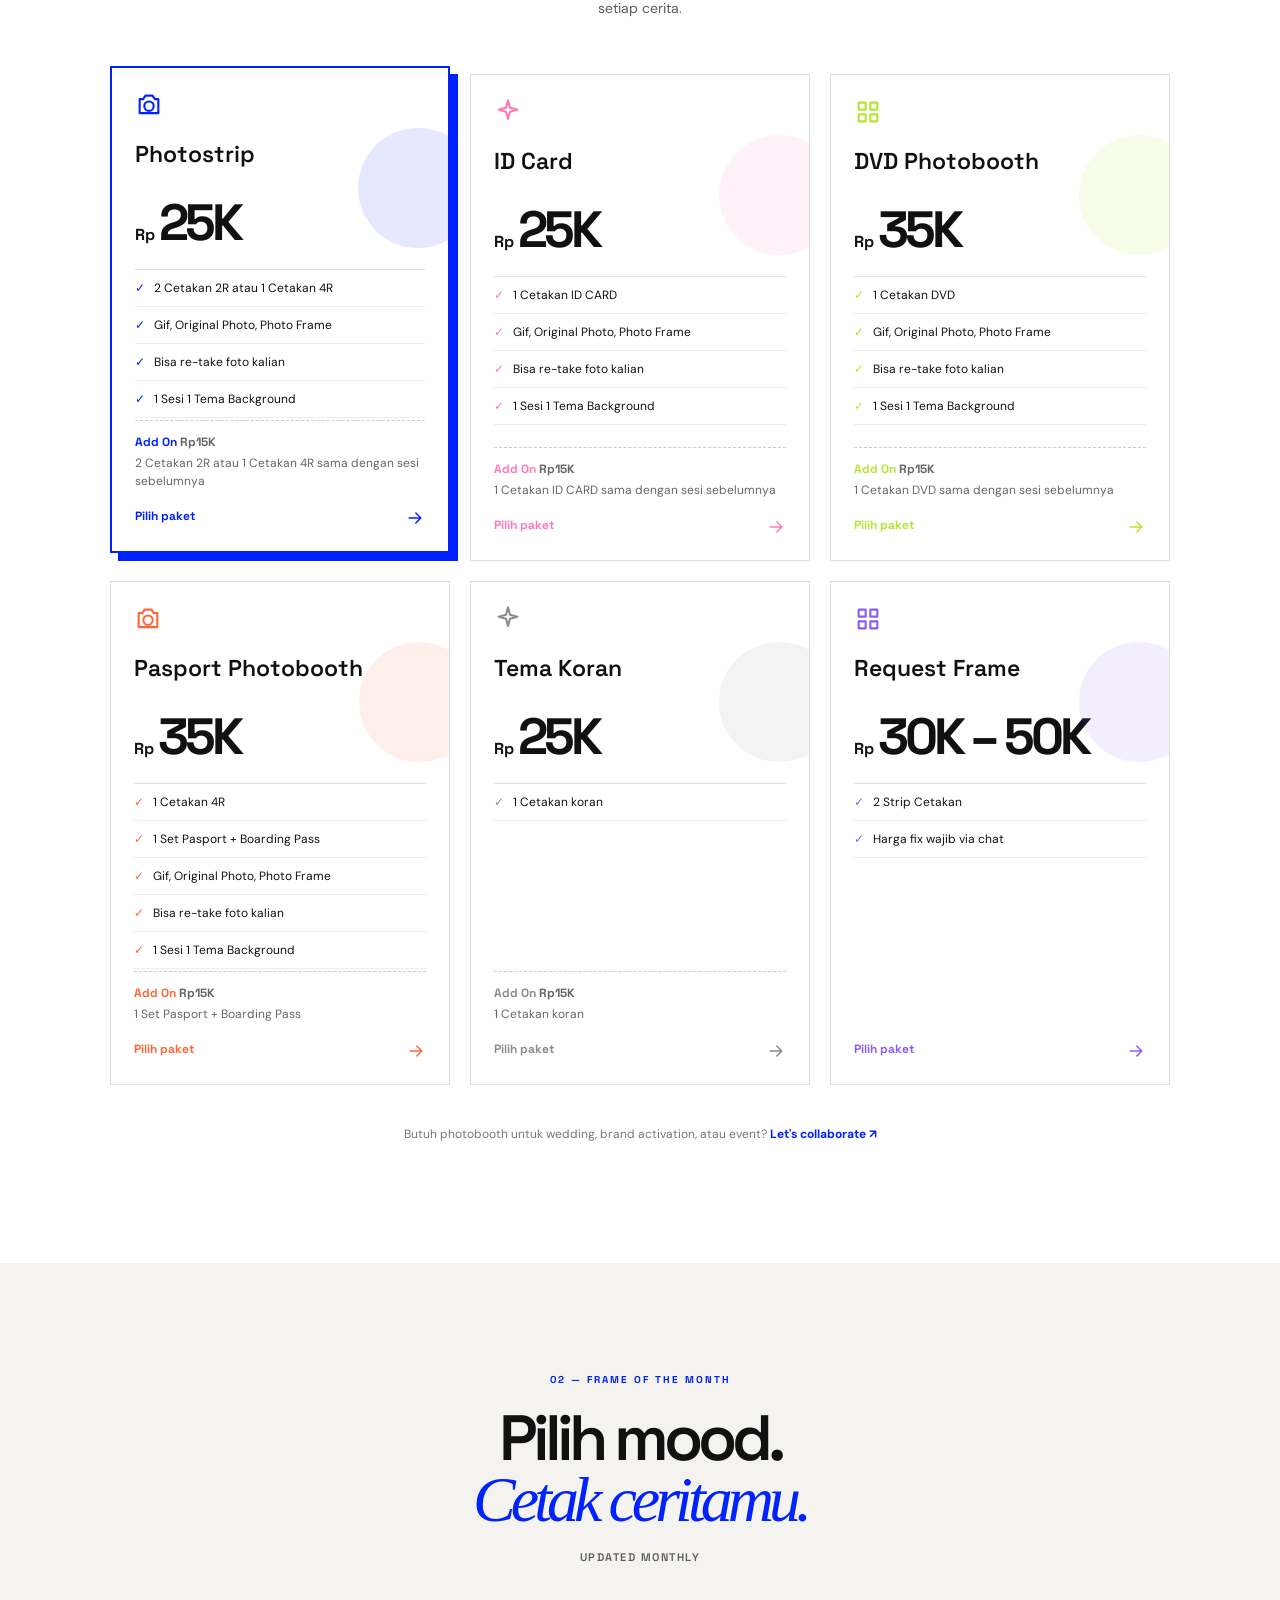
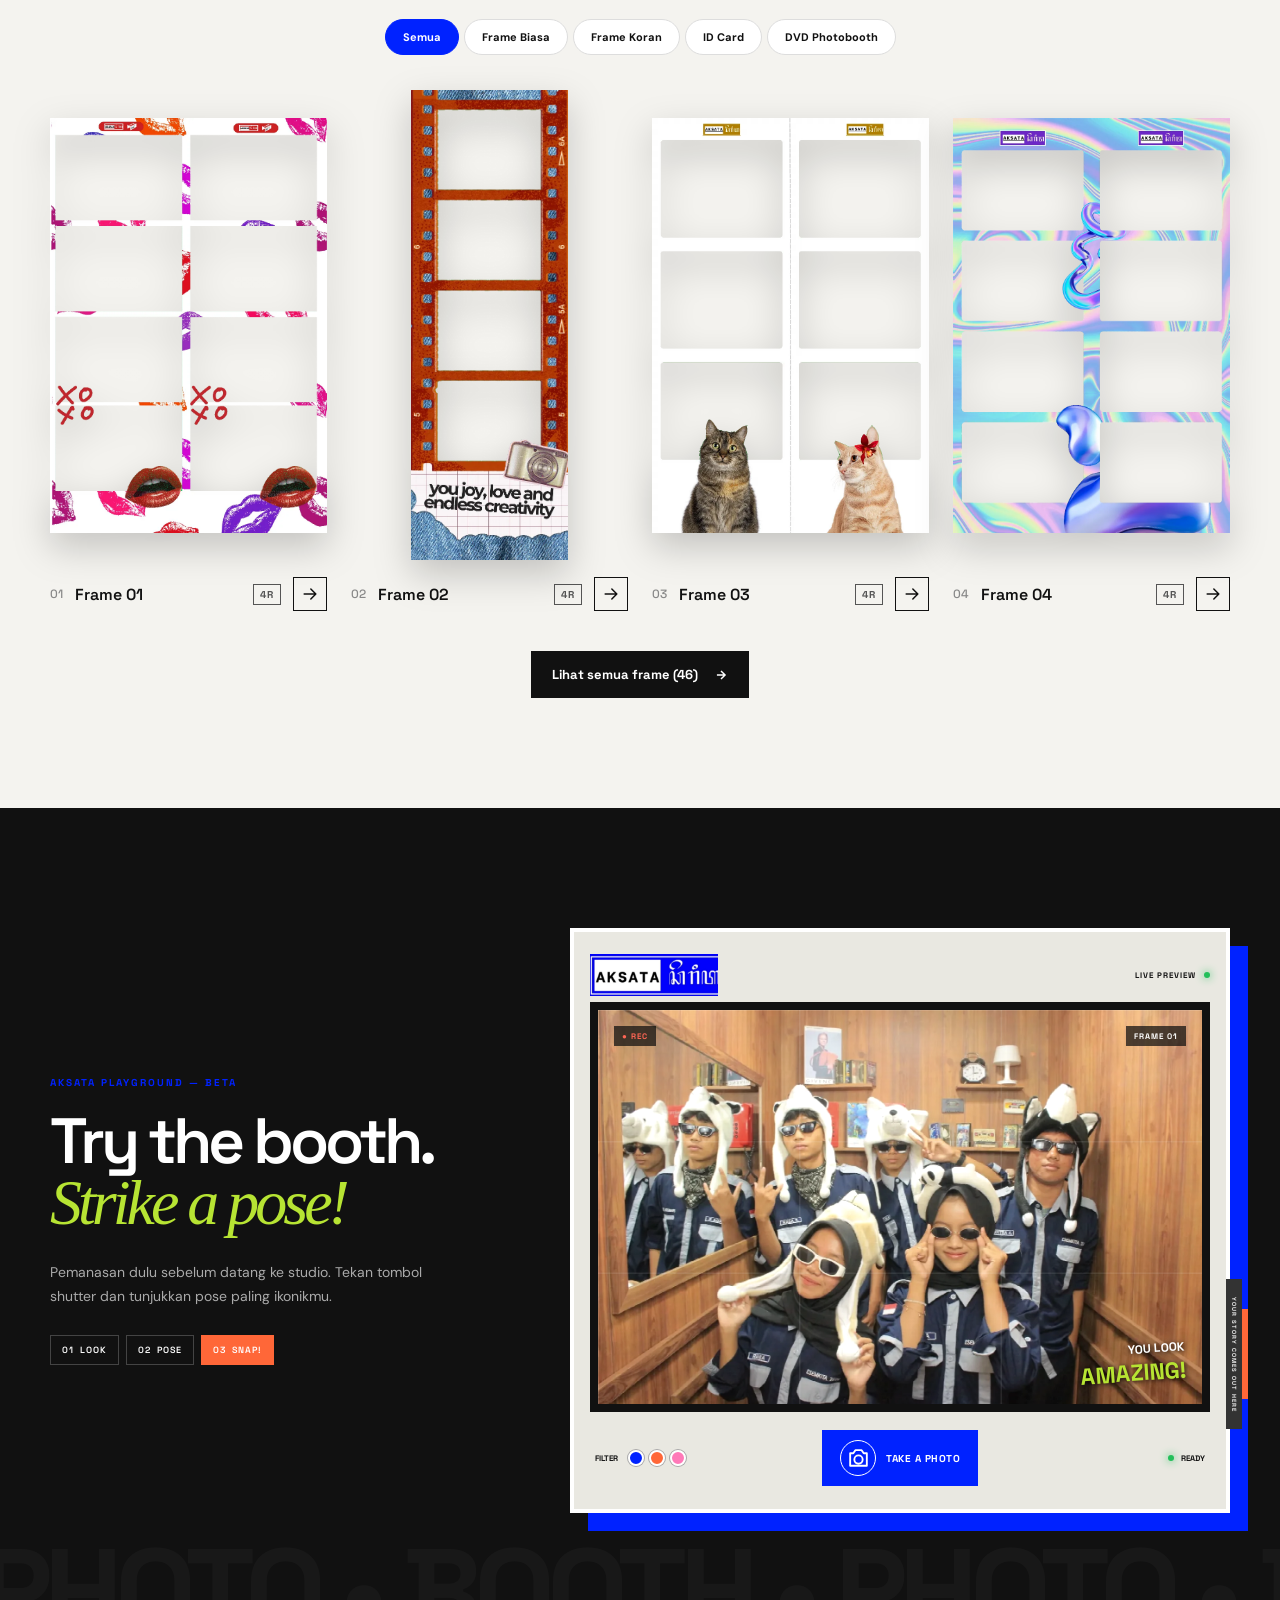
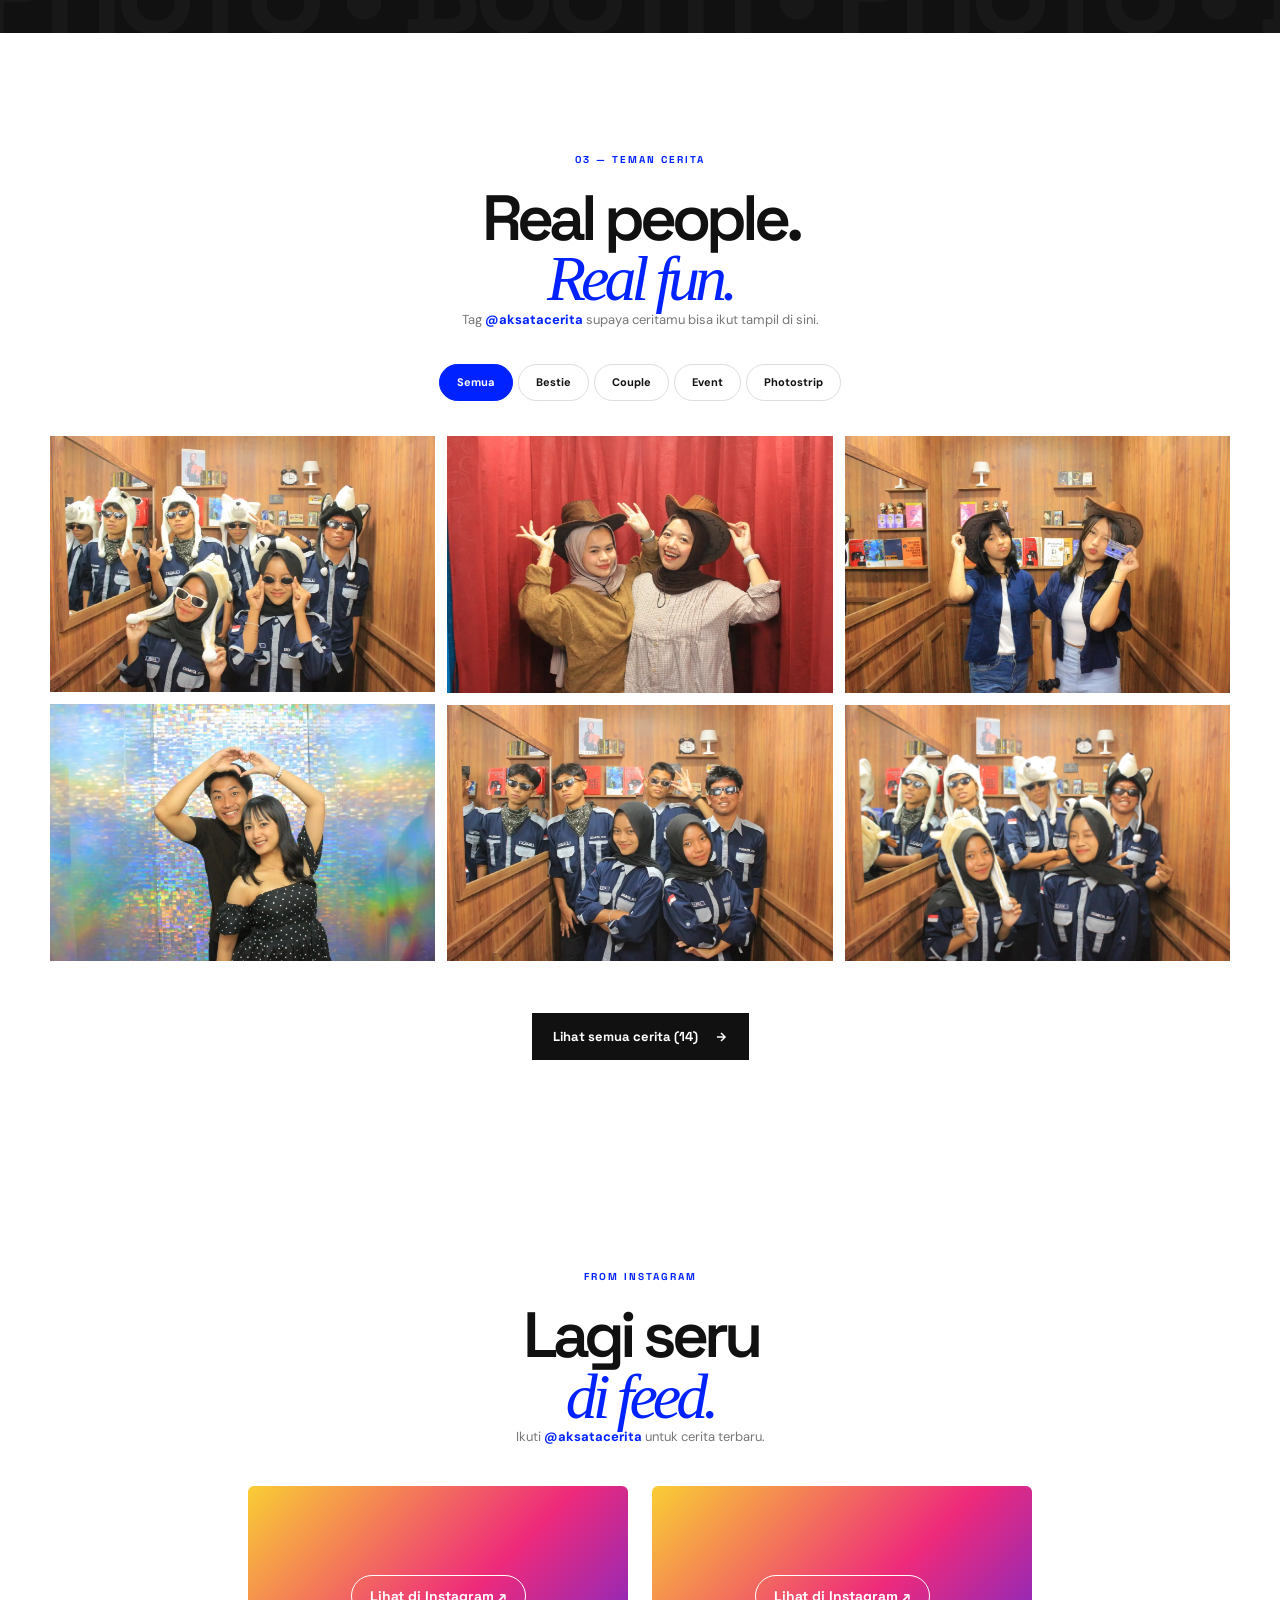
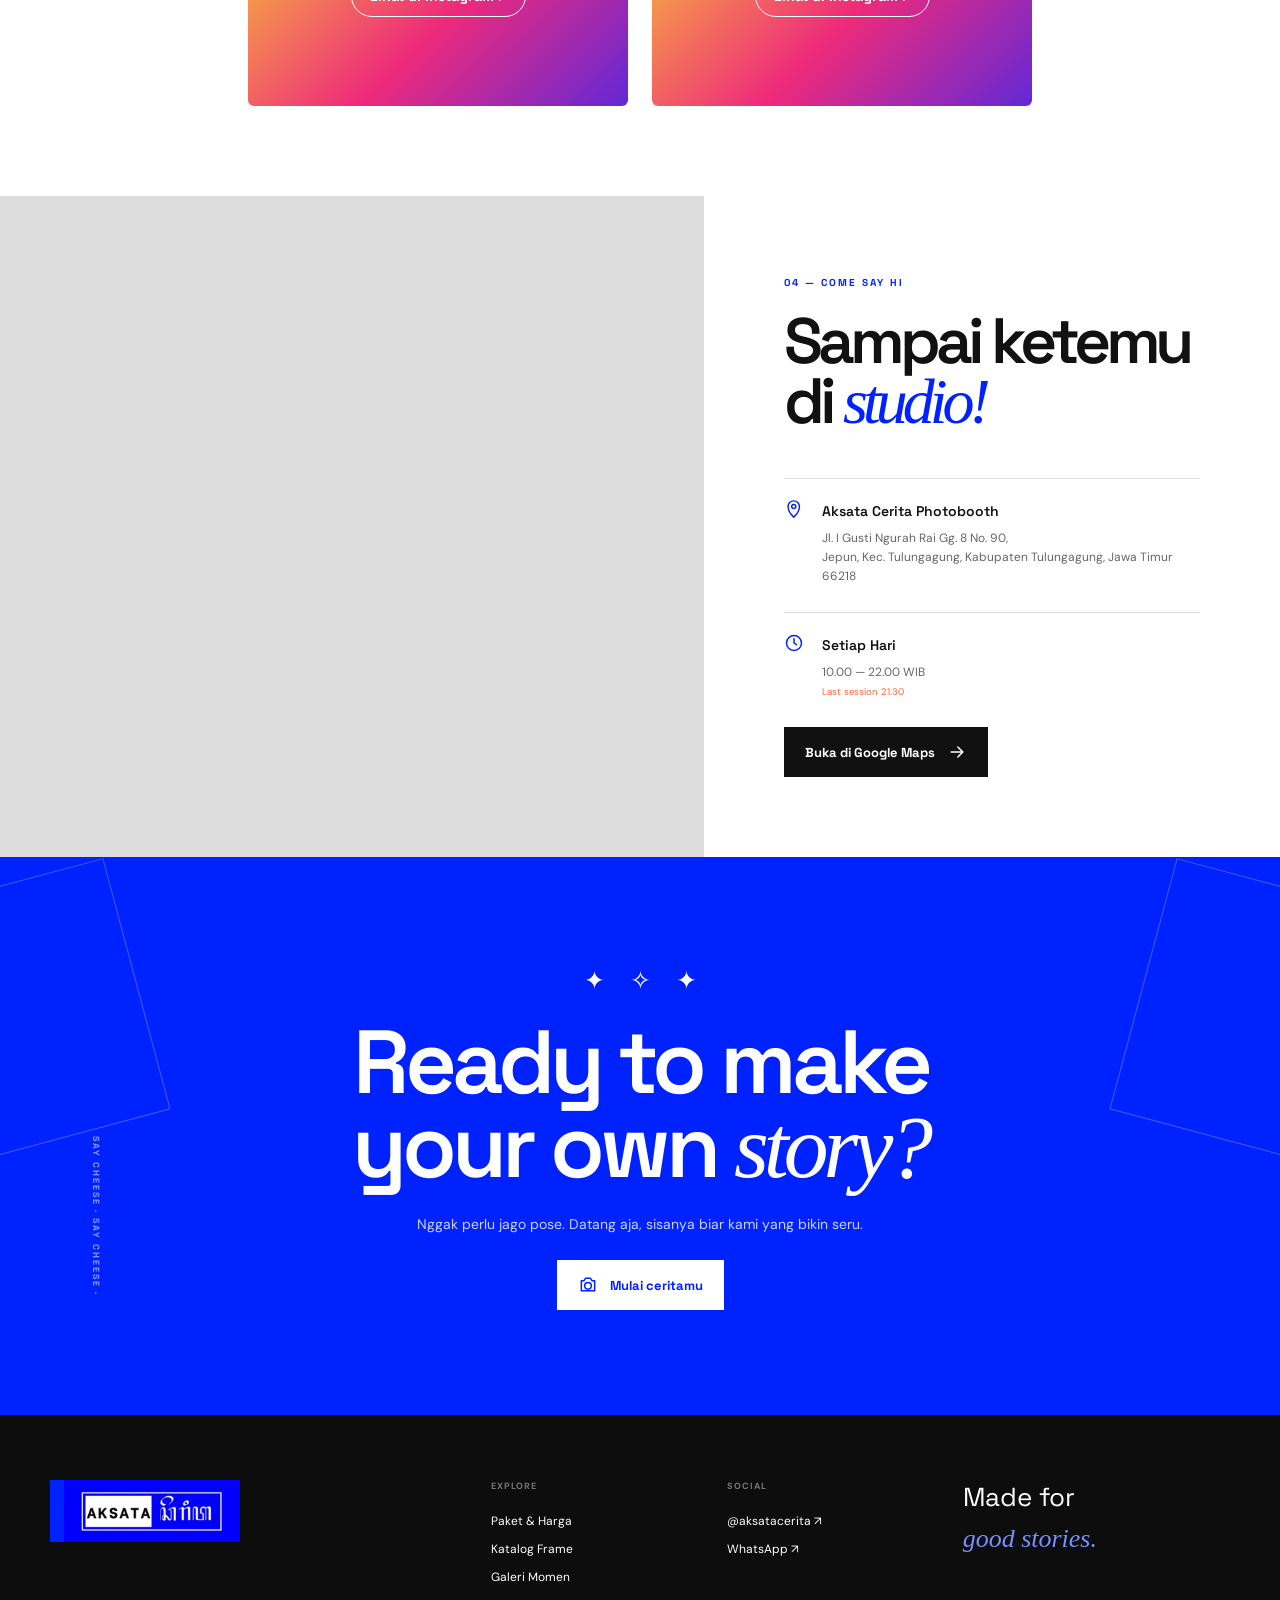
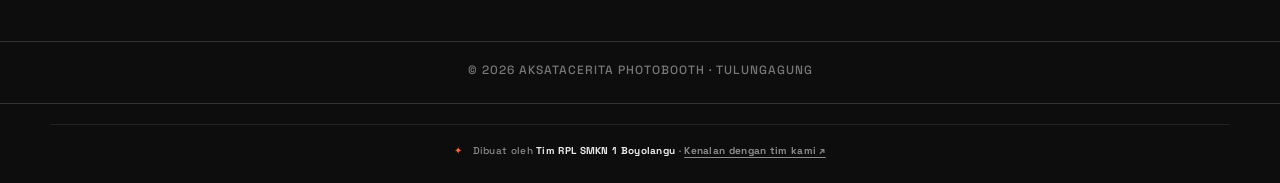
==== commit 8c291fbd: "Kursor bingkai fokus kamera (desktop, ringan)" ====
--- a/docs/index.html
+++ b/docs/index.html
@@ -18,6 +18,7 @@
 <script src="js/config.js"></script>
 <script src="js/render.js"></script>
 <script src="js/interactions.js"></script>
+<script src="js/cursor.js"></script>
 <script src="js/main.js"></script>
 </body>
 </html>
--- a/docs/css/site.css
+++ b/docs/css/site.css
@@ -2,7 +2,7 @@
 
 :root { --blue:#0022ff; --ink:#111; --muted:#5c5c5c; --paper:#fff; --soft:#f6f6f3; --orange:#ff6738; --pink:#ff79b8; --green:#b7e433; }
 * { box-sizing:border-box; }
-html { scroll-behavior:smooth; }
+html { scroll-behavior:smooth;overscroll-behavior-y:none; }
 body { margin:0; color:var(--ink); background:var(--paper); font-family:"DM Sans",sans-serif; }
 body:after { content:"";position:fixed;inset:0;pointer-events:none;z-index:90;opacity:.035;background-image:url("data:image/svg+xml,%3Csvg viewBox='0 0 180 180' xmlns='http://www.w3.org/2000/svg'%3E%3Cfilter id='n'%3E%3CfeTurbulence type='fractalNoise' baseFrequency='.9' numOctaves='3' stitchTiles='stitch'/%3E%3C/filter%3E%3Crect width='100%25' height='100%25' filter='url(%23n)' opacity='.9'/%3E%3C/svg%3E"); }
 .scroll-progress { position:fixed;left:0;top:0;height:3px;background:var(--orange);z-index:100;transition:width .1s linear; }
@@ -78,7 +78,7 @@
 .section-heading>p { margin-top:20px;max-width:420px;color:var(--muted);line-height:1.6;font-size:14px; }
 .kicker { color:var(--blue);font:700 10px "Space Grotesk";letter-spacing:2px;display:block;margin-bottom:22px; }
 .package-grid { display:grid;grid-template-columns:repeat(auto-fit,minmax(300px,1fr));gap:20px;max-width:1060px;margin-inline:auto; }
-.package-card { min-height:405px;border:1.5px solid #ddd;padding:23px;display:flex;flex-direction:column;justify-content:space-between;transition:.25s;position:relative;overflow:hidden; }
+.package-card { min-height:405px;border:1.5px solid #ddd;padding:23px;display:flex;flex-direction:column;justify-content:flex-start;transition:.25s;position:relative;overflow:hidden; }
 .package-card:after { content:"";position:absolute;width:120px;height:120px;border-radius:50%;background:var(--card,#ddd);opacity:.1;right:-30px;top:60px; }
 .package-card.blue{--card:var(--blue)}.package-card.orange{--card:var(--orange)}.package-card.pink{--card:var(--pink)}
 .package-card.active { border:2px solid var(--card);transform:translateY(-8px);box-shadow:8px 8px 0 var(--card); }
@@ -88,7 +88,12 @@
 .package-card p { font-size:11px;color:#777;margin:0; }
 .package-card strong { font:700 51px "Space Grotesk";letter-spacing:-4px; }
 .package-card strong small { font-size:16px;letter-spacing:0;margin-right:4px; }
-.package-card ul { padding:0;list-style:none;border-top:1px solid #ddd;margin:0; }
+.package-card ul { padding:0;list-style:none;border-top:1px solid #ddd;margin:14px 0 0;flex:1; }
+.package-card .package-note { min-height:14px; }
+.package-card strong.has-range { white-space:nowrap; }
+@media (max-width:380px){.package-card strong.has-range{font-size:42px;letter-spacing:-3px}}
+.package-select { margin-top:16px; }
+.hero h1 em { white-space:nowrap; }
 .package-card li { padding:9px 0;border-bottom:1px solid #eee;font-size:12px; }
 .package-card li span { color:var(--card);margin-right:9px; }
 .package-select { color:var(--card);font:700 12px "Space Grotesk";display:flex;justify-content:space-between;border:0;background:none;padding:0;width:100%; }
@@ -209,3 +214,23 @@
 .section-heading.compact .limited-note{margin:20px auto 0;font:600 11px "Space Grotesk";letter-spacing:1.5px;text-transform:uppercase;color:var(--muted)}
 
 .credit a{text-decoration:underline;text-underline-offset:3px;font-weight:700}.credit a:hover{color:var(--orange)}
+
+/* Kartu cadangan feed Instagram (tampil bila embed Instagram belum/tidak termuat) */
+.ig-item blockquote.instagram-media{display:grid;place-items:center;min-height:220px;padding:28px 20px;background:linear-gradient(135deg,#f9ce34 0%,#ee2a7b 55%,#6228d7 100%);color:#fff;text-align:center;border:0;border-radius:6px}
+.ig-item blockquote.instagram-media a{color:#fff;font:700 14px "Space Grotesk",sans-serif;border:1.5px solid #fff;padding:11px 18px;border-radius:40px}
+.ig-item blockquote.instagram-media a:after{content:" ↗"}
+.ig-grid{display:flex;flex-wrap:wrap;justify-content:center;gap:24px}
+.ig-item{flex:0 1 380px;width:100%;max-width:380px}
+
+/* Kursor bingkai fokus kamera (js/cursor.js) */
+.vf{position:fixed;left:-22px;top:-22px;width:44px;height:44px;pointer-events:none;z-index:100;opacity:0;transition:opacity .2s;will-change:transform;mix-blend-mode:difference;color:#fff}
+.vf.on{opacity:1}
+.vf-in{position:absolute;inset:0;transition:transform .22s cubic-bezier(.2,.8,.2,1)}
+.vf-in i{position:absolute;width:10px;height:10px;border:2px solid currentColor}
+.vf-in i:nth-child(1){top:0;left:0;border-right:0;border-bottom:0}
+.vf-in i:nth-child(2){top:0;right:0;border-left:0;border-bottom:0}
+.vf-in i:nth-child(3){bottom:0;left:0;border-right:0;border-top:0}
+.vf-in i:nth-child(4){bottom:0;right:0;border-left:0;border-top:0}
+.vf:after{content:"";position:absolute;left:50%;top:50%;width:5px;height:5px;margin:-2.5px;border-radius:50%;background:currentColor;transform:scale(0);transition:transform .2s}
+.vf.lock .vf-in{transform:scale(1.55)}.vf.lock:after{transform:scale(1)}
+.vf.press .vf-in{transform:scale(.7)}.vf.lock.press .vf-in{transform:scale(1.2)}
